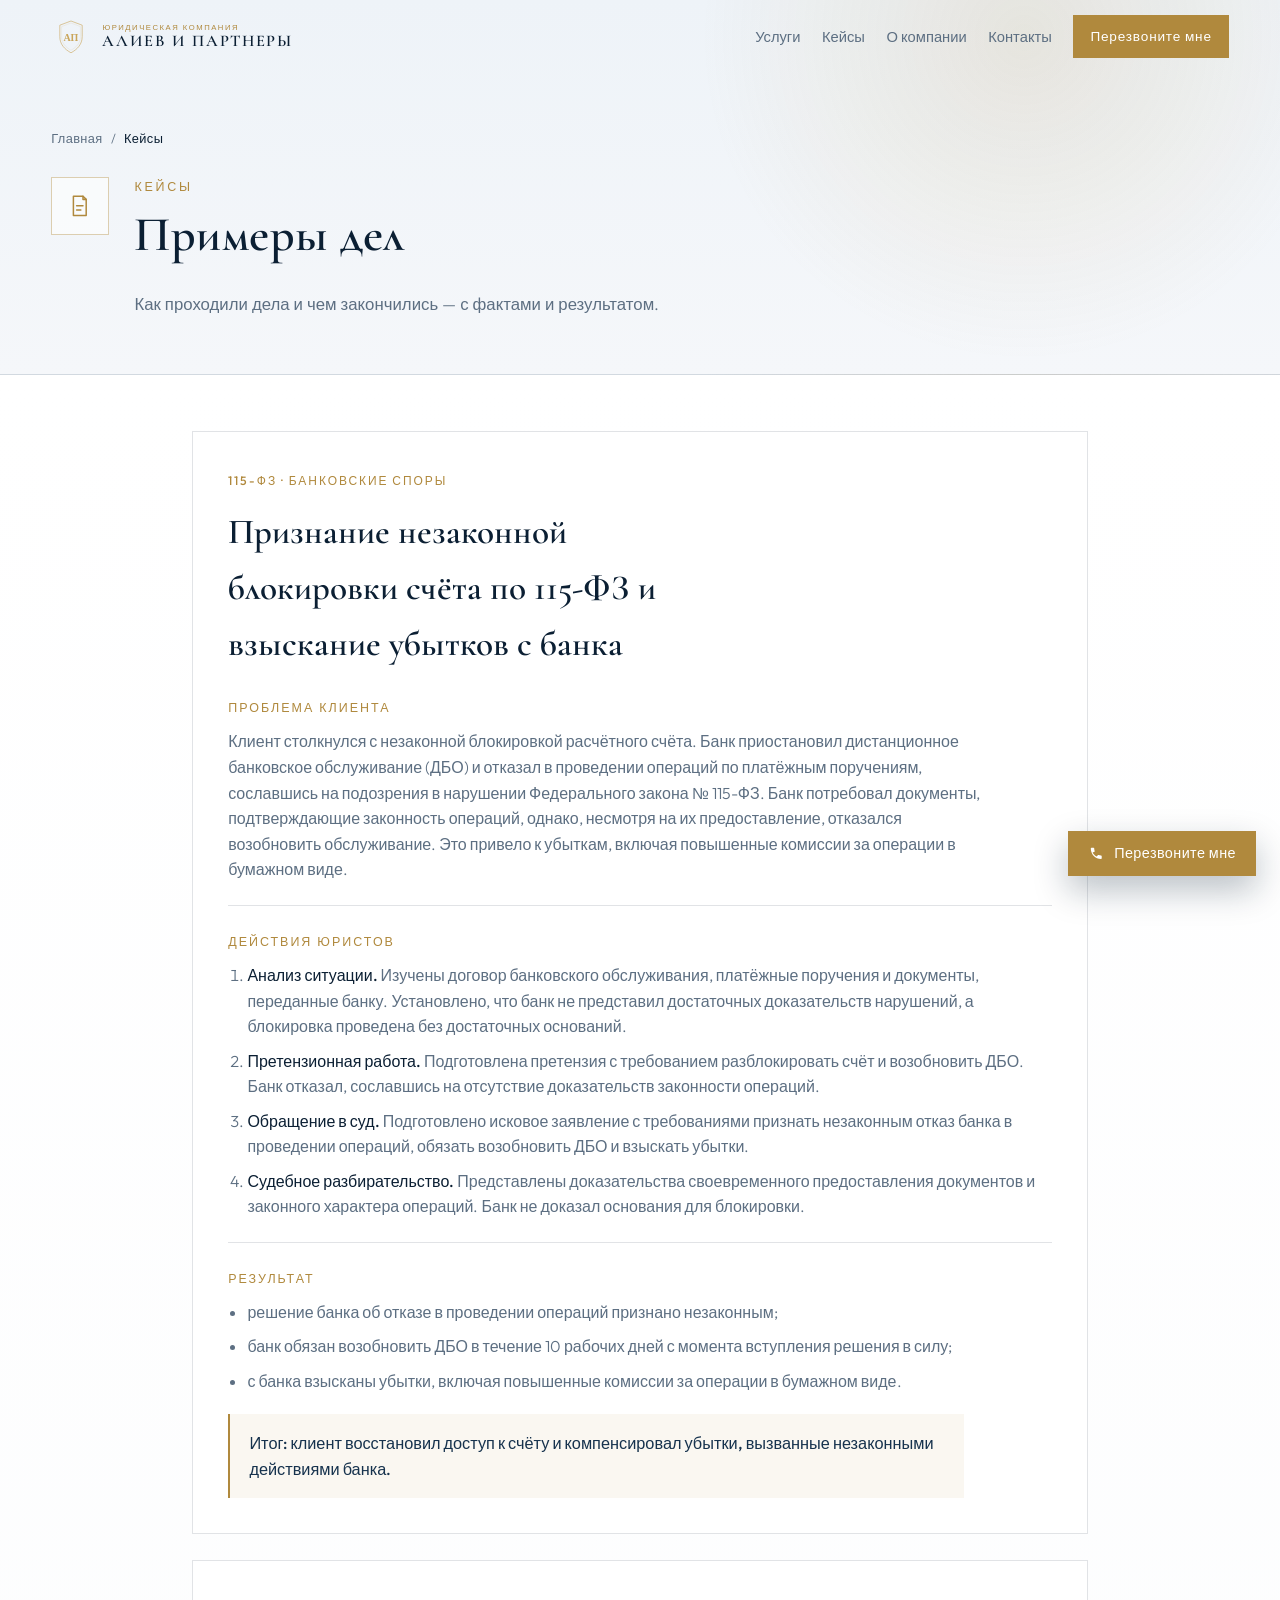
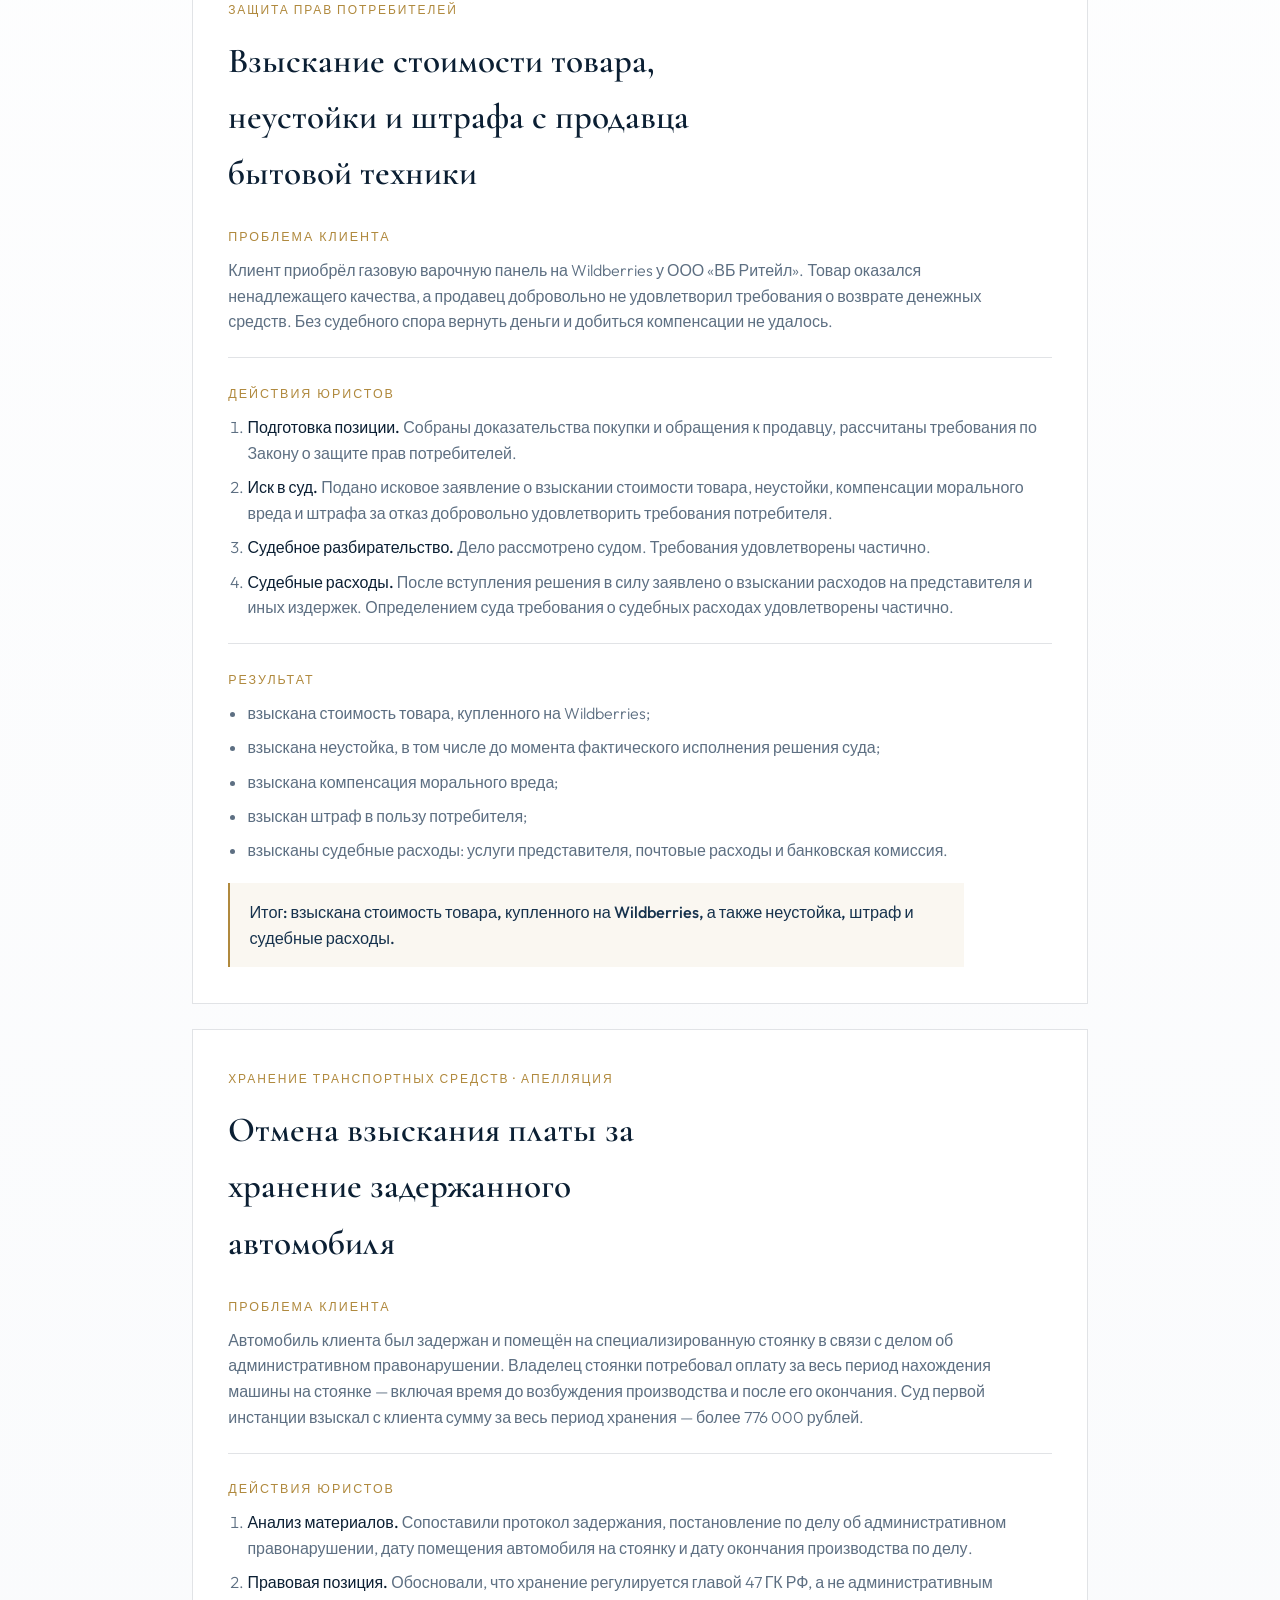
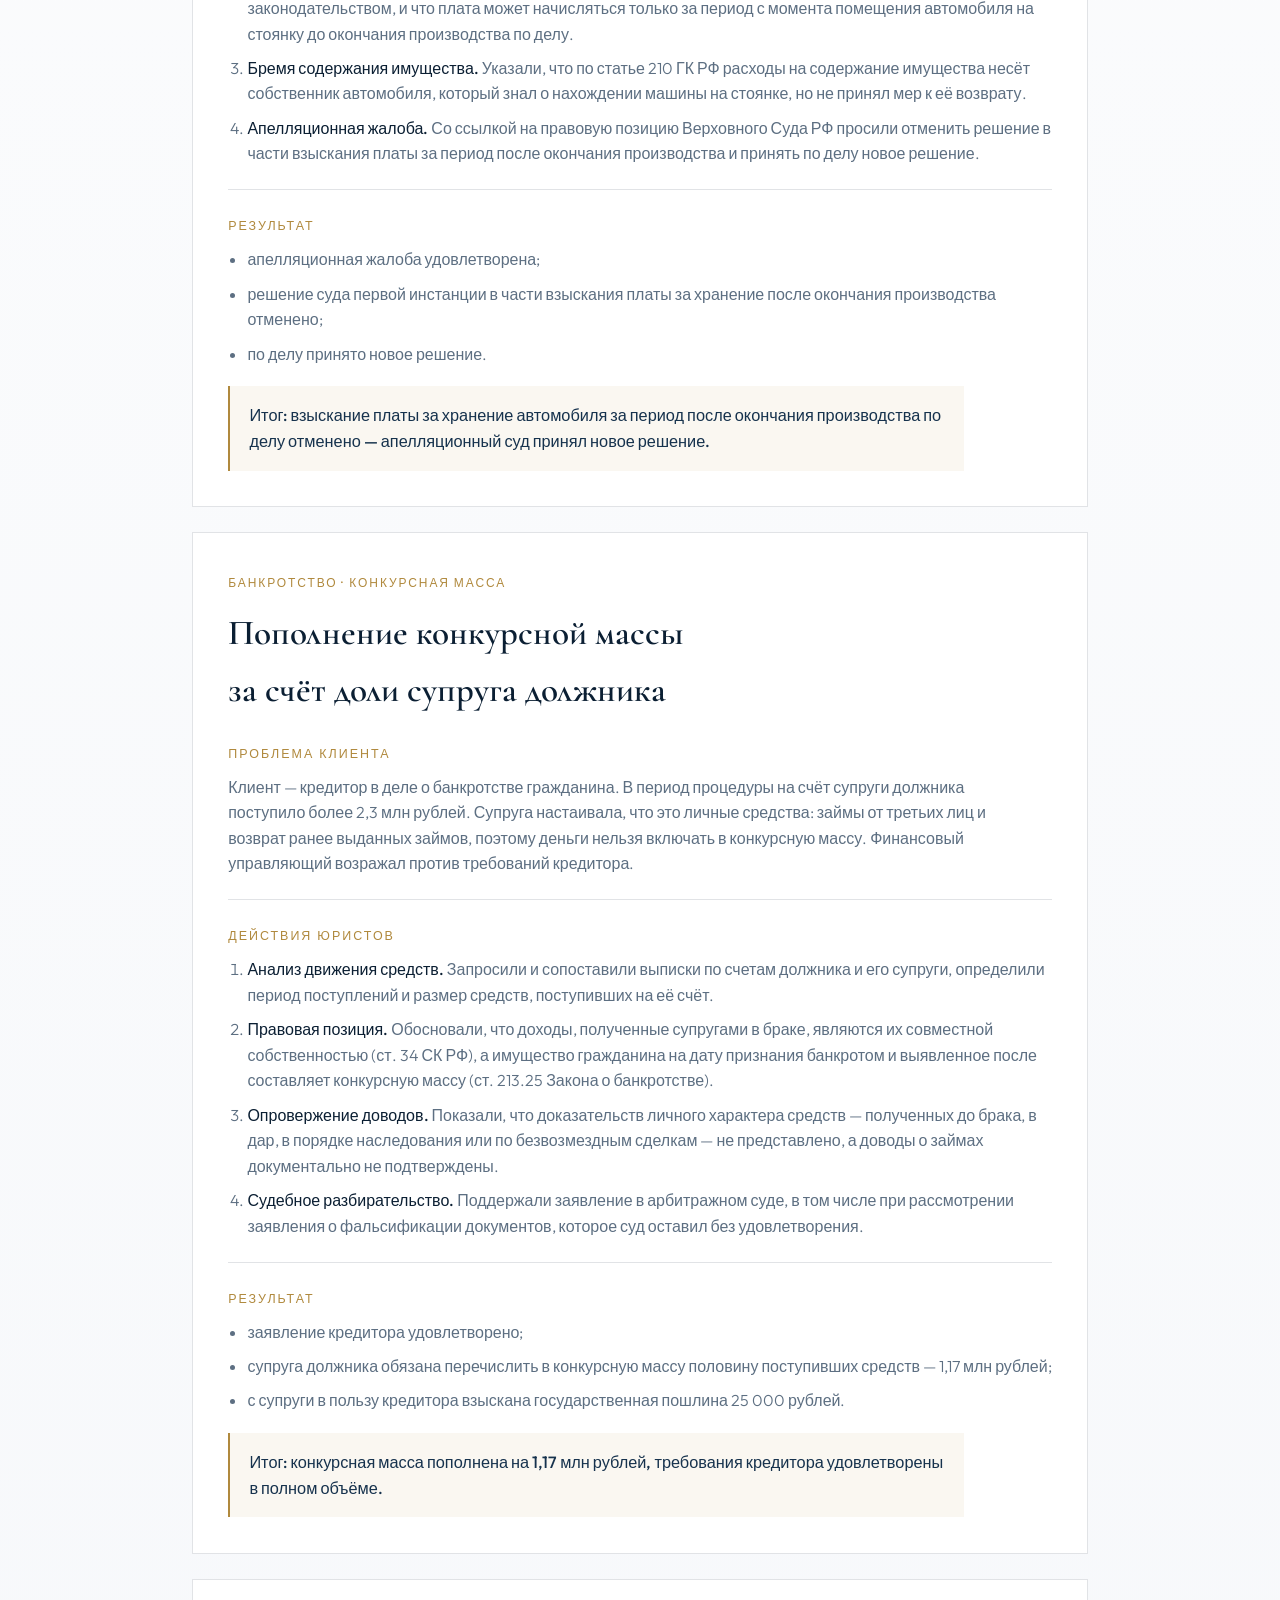
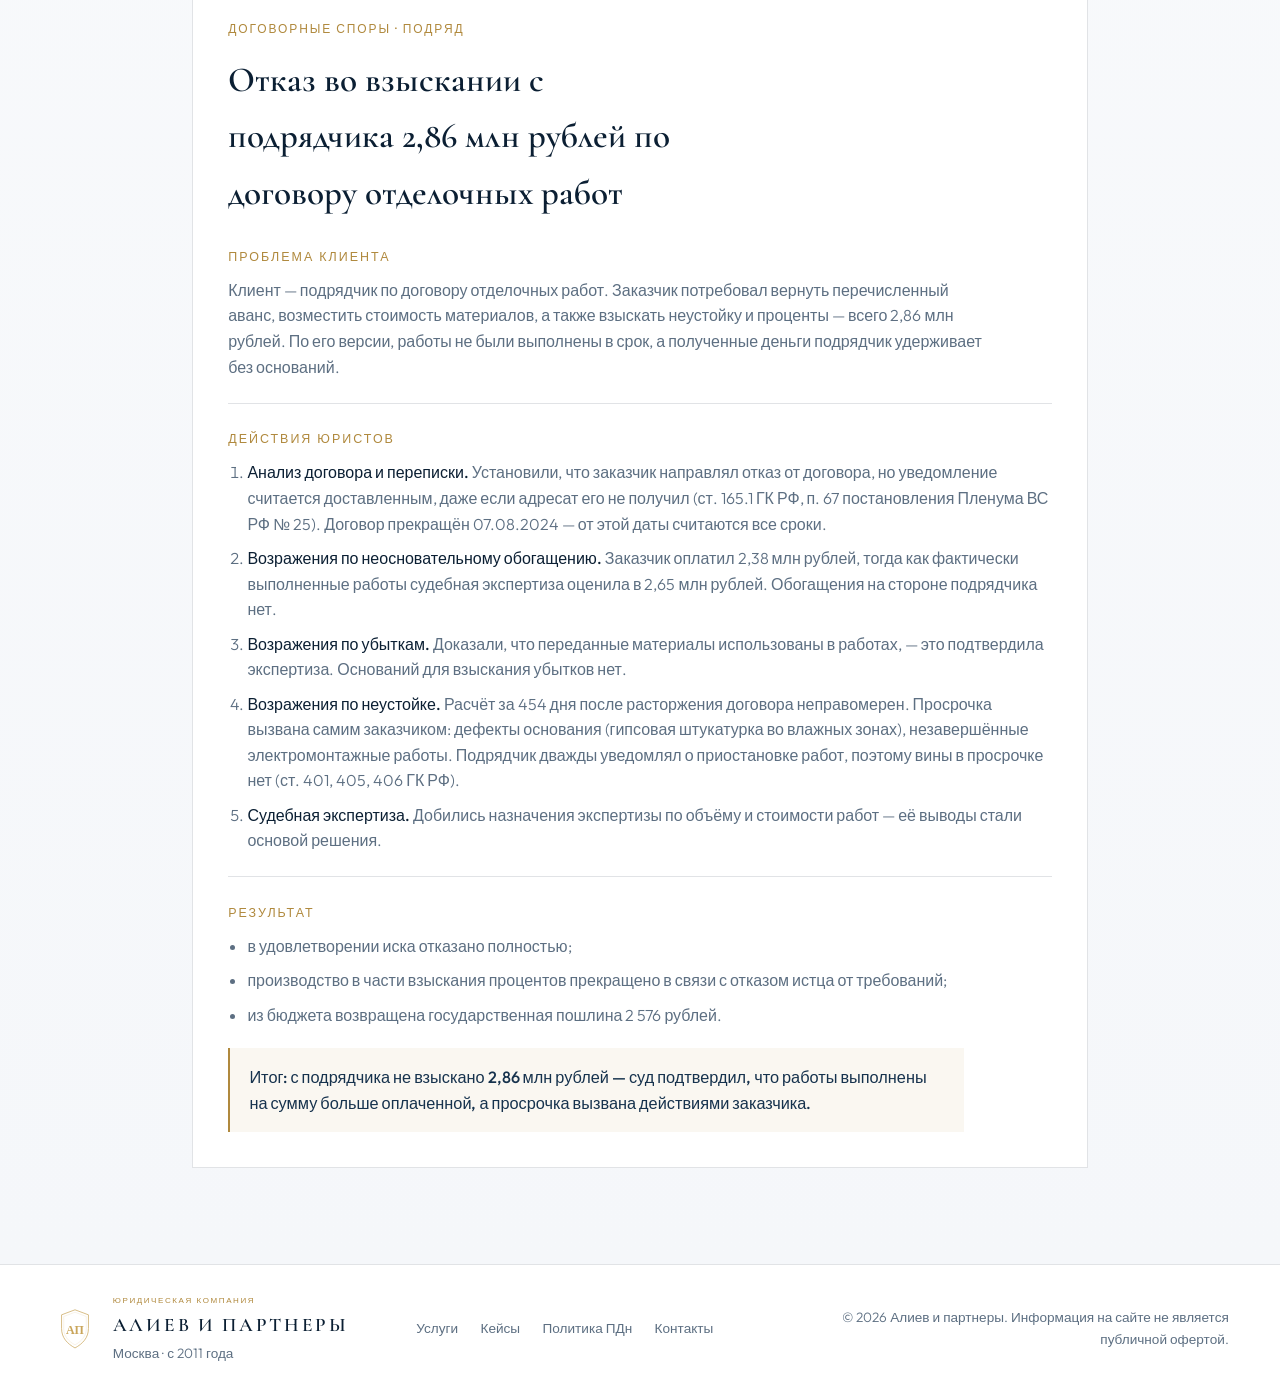
==== cases.html @ 1bdb1648 "Add anonymized contractor defense case to the cases page." ====
﻿<!DOCTYPE html>
<html lang="ru">
<head>
  <meta charset="UTF-8" />
  <meta name="viewport" content="width=device-width, initial-scale=1.0" />
  <title>Кейсы — юридическая компания «Алиев и партнеры»</title>
  <meta name="description" content="Примеры дел «Алиев и партнеры»: споры с банками, защита прав потребителей, хранение транспортных средств, банкротство, договорные споры. Москва, тел. +7 (977) 709-33-93." />
  <meta name="robots" content="index, follow" />
  <link rel="canonical" href="https://consulmsk.ru/cases.html" />
  <meta property="og:type" content="website" />
  <meta property="og:locale" content="ru_RU" />
  <meta property="og:url" content="https://consulmsk.ru/cases.html" />
  <meta property="og:title" content="Кейсы — юридическая компания «Алиев и партнеры»" />
  <meta property="og:description" content="Примеры дел юридической компании «Алиев и партнеры» в Москве." />
  <meta property="og:image" content="https://consulmsk.ru/assets/emblem.png?v=20261124b" />
  <link rel="preconnect" href="https://fonts.googleapis.com" />
  <link rel="preconnect" href="https://fonts.gstatic.com" crossorigin />
  <link href="https://fonts.googleapis.com/css2?family=Cormorant+Garamond:ital,wght@0,500;0,600;0,700;1,500&family=Outfit:wght@300;400;500;600&display=swap" rel="stylesheet" />
  <link rel="stylesheet" href="styles.css?v=20261124b" />
</head>
<body>
  <header class="site-header">
    <a class="brand" href="index.html" aria-label="Алиев и партнеры — на главную">
      <img src="assets/emblem.svg?v=20261124b" alt="" class="brand-mark" width="40" height="40" />
      <span class="brand-name"><span class="brand-kind">юридическая компания</span><span class="brand-title">АЛИЕВ И ПАРТНЕРЫ</span></span>
    </a>
    <nav class="nav" aria-label="Основная навигация">
      <a href="index.html#services">Услуги</a>
      <a href="cases.html" aria-current="page">Кейсы</a>
      <a href="index.html#about">О компании</a>
      <a href="index.html#contact">Контакты</a>
      <a class="header-cta header-cta--solid js-callback" href="index.html#contact">Перезвоните мне</a>
    </nav>
    <button class="menu-toggle" type="button" aria-label="Открыть меню" aria-expanded="false">
      <span></span><span></span>
    </button>
  </header>

  <main>
    <section class="page-hero">
      <nav class="breadcrumb" aria-label="Хлебные крошки">
        <a href="index.html">Главная</a>
        <span aria-hidden="true">/</span>
        <span aria-current="page">Кейсы</span>
      </nav>
      <div class="page-hero-inner">
        <span class="page-hero-icon"><svg class="" viewBox="0 0 24 24" fill="none" stroke="currentColor" stroke-width="1.4" stroke-linecap="round" stroke-linejoin="round" aria-hidden="true" focusable="false"><path d="M6 3h9l3 3v15H6z"/><path d="M9 12h6M9 16h4M15 3v3h3"/></svg></span>
        <div>
          <p class="eyebrow">Кейсы</p>
          <h1>Примеры дел</h1>
          <p class="section-lead">Как проходили дела и чем закончились — с фактами и результатом.</p>
        </div>
      </div>
    </section>

    <section class="cases">
      
      <article class="case-study">
        <span class="case-tag">115-ФЗ · Банковские споры</span>
        <h3>Признание незаконной блокировки счёта по 115-ФЗ и взыскание убытков с банка</h3>
        <div class="case-block">
          <h4>Проблема клиента</h4>
          <p>Клиент столкнулся с незаконной блокировкой расчётного счёта. Банк приостановил дистанционное банковское обслуживание (ДБО) и отказал в проведении операций по платёжным поручениям, сославшись на подозрения в нарушении Федерального закона № 115-ФЗ. Банк потребовал документы, подтверждающие законность операций, однако, несмотря на их предоставление, отказался возобновить обслуживание. Это привело к убыткам, включая повышенные комиссии за операции в бумажном виде.</p>
        </div>
        <div class="case-block">
          <h4>Действия юристов</h4>
          <ol>
            <li><strong>Анализ ситуации.</strong> Изучены договор банковского обслуживания, платёжные поручения и документы, переданные банку. Установлено, что банк не представил достаточных доказательств нарушений, а блокировка проведена без достаточных оснований.</li>
            <li><strong>Претензионная работа.</strong> Подготовлена претензия с требованием разблокировать счёт и возобновить ДБО. Банк отказал, сославшись на отсутствие доказательств законности операций.</li>
            <li><strong>Обращение в суд.</strong> Подготовлено исковое заявление с требованиями признать незаконным отказ банка в проведении операций, обязать возобновить ДБО и взыскать убытки.</li>
            <li><strong>Судебное разбирательство.</strong> Представлены доказательства своевременного предоставления документов и законного характера операций. Банк не доказал основания для блокировки.</li>
          </ol>
        </div>
        <div class="case-block">
          <h4>Результат</h4>
          <ul>
            <li>решение банка об отказе в проведении операций признано незаконным;</li>
            <li>банк обязан возобновить ДБО в течение 10 рабочих дней с момента вступления решения в силу;</li>
            <li>с банка взысканы убытки, включая повышенные комиссии за операции в бумажном виде.</li>
          </ul>
        </div>
        <p class="case-result">Итог: клиент восстановил доступ к счёту и компенсировал убытки, вызванные незаконными действиями банка.</p>
      </article>
      <article class="case-study">
        <span class="case-tag">Защита прав потребителей</span>
        <h3>Взыскание стоимости товара, неустойки и штрафа с продавца бытовой техники</h3>
        <div class="case-block">
          <h4>Проблема клиента</h4>
          <p>Клиент приобрёл газовую варочную панель на Wildberries у ООО «ВБ Ритейл». Товар оказался ненадлежащего качества, а продавец добровольно не удовлетворил требования о возврате денежных средств. Без судебного спора вернуть деньги и добиться компенсации не удалось.</p>
        </div>
        <div class="case-block">
          <h4>Действия юристов</h4>
          <ol>
            <li><strong>Подготовка позиции.</strong> Собраны доказательства покупки и обращения к продавцу, рассчитаны требования по Закону о защите прав потребителей.</li>
            <li><strong>Иск в суд.</strong> Подано исковое заявление о взыскании стоимости товара, неустойки, компенсации морального вреда и штрафа за отказ добровольно удовлетворить требования потребителя.</li>
            <li><strong>Судебное разбирательство.</strong> Дело рассмотрено судом. Требования удовлетворены частично.</li>
            <li><strong>Судебные расходы.</strong> После вступления решения в силу заявлено о взыскании расходов на представителя и иных издержек. Определением суда требования о судебных расходах удовлетворены частично.</li>
          </ol>
        </div>
        <div class="case-block">
          <h4>Результат</h4>
          <ul>
            <li>взыскана стоимость товара, купленного на Wildberries;</li>
            <li>взыскана неустойка, в том числе до момента фактического исполнения решения суда;</li>
            <li>взыскана компенсация морального вреда;</li>
            <li>взыскан штраф в пользу потребителя;</li>
            <li>взысканы судебные расходы: услуги представителя, почтовые расходы и банковская комиссия.</li>
          </ul>
        </div>
        <p class="case-result">Итог: взыскана стоимость товара, купленного на Wildberries, а также неустойка, штраф и судебные расходы.</p>
      </article>
      <article class="case-study">
        <span class="case-tag">Хранение транспортных средств · Апелляция</span>
        <h3>Отмена взыскания платы за хранение задержанного автомобиля</h3>
        <div class="case-block">
          <h4>Проблема клиента</h4>
          <p>Автомобиль клиента был задержан и помещён на специализированную стоянку в связи с делом об административном правонарушении. Владелец стоянки потребовал оплату за весь период нахождения машины на стоянке — включая время до возбуждения производства и после его окончания. Суд первой инстанции взыскал с клиента сумму за весь период хранения — более 776 000 рублей.</p>
        </div>
        <div class="case-block">
          <h4>Действия юристов</h4>
          <ol>
            <li><strong>Анализ материалов.</strong> Сопоставили протокол задержания, постановление по делу об административном правонарушении, дату помещения автомобиля на стоянку и дату окончания производства по делу.</li>
            <li><strong>Правовая позиция.</strong> Обосновали, что хранение регулируется главой 47 ГК РФ, а не административным законодательством, и что плата может начисляться только за период с момента помещения автомобиля на стоянку до окончания производства по делу.</li>
            <li><strong>Бремя содержания имущества.</strong> Указали, что по статье 210 ГК РФ расходы на содержание имущества несёт собственник автомобиля, который знал о нахождении машины на стоянке, но не принял мер к её возврату.</li>
            <li><strong>Апелляционная жалоба.</strong> Со ссылкой на правовую позицию Верховного Суда РФ просили отменить решение в части взыскания платы за период после окончания производства и принять по делу новое решение.</li>
          </ol>
        </div>
        <div class="case-block">
          <h4>Результат</h4>
          <ul>
            <li>апелляционная жалоба удовлетворена;</li>
            <li>решение суда первой инстанции в части взыскания платы за хранение после окончания производства отменено;</li>
            <li>по делу принято новое решение.</li>
          </ul>
        </div>
        <p class="case-result">Итог: взыскание платы за хранение автомобиля за период после окончания производства по делу отменено — апелляционный суд принял новое решение.</p>
      </article>
      <article class="case-study">
        <span class="case-tag">Банкротство · Конкурсная масса</span>
        <h3>Пополнение конкурсной массы за счёт доли супруга должника</h3>
        <div class="case-block">
          <h4>Проблема клиента</h4>
          <p>Клиент — кредитор в деле о банкротстве гражданина. В период процедуры на счёт супруги должника поступило более 2,3 млн рублей. Супруга настаивала, что это личные средства: займы от третьих лиц и возврат ранее выданных займов, поэтому деньги нельзя включать в конкурсную массу. Финансовый управляющий возражал против требований кредитора.</p>
        </div>
        <div class="case-block">
          <h4>Действия юристов</h4>
          <ol>
            <li><strong>Анализ движения средств.</strong> Запросили и сопоставили выписки по счетам должника и его супруги, определили период поступлений и размер средств, поступивших на её счёт.</li>
            <li><strong>Правовая позиция.</strong> Обосновали, что доходы, полученные супругами в браке, являются их совместной собственностью (ст. 34 СК РФ), а имущество гражданина на дату признания банкротом и выявленное после составляет конкурсную массу (ст. 213.25 Закона о банкротстве).</li>
            <li><strong>Опровержение доводов.</strong> Показали, что доказательств личного характера средств — полученных до брака, в дар, в порядке наследования или по безвозмездным сделкам — не представлено, а доводы о займах документально не подтверждены.</li>
            <li><strong>Судебное разбирательство.</strong> Поддержали заявление в арбитражном суде, в том числе при рассмотрении заявления о фальсификации документов, которое суд оставил без удовлетворения.</li>
          </ol>
        </div>
        <div class="case-block">
          <h4>Результат</h4>
          <ul>
            <li>заявление кредитора удовлетворено;</li>
            <li>супруга должника обязана перечислить в конкурсную массу половину поступивших средств — 1,17 млн рублей;</li>
            <li>с супруги в пользу кредитора взыскана государственная пошлина 25 000 рублей.</li>
          </ul>
        </div>
        <p class="case-result">Итог: конкурсная масса пополнена на 1,17 млн рублей, требования кредитора удовлетворены в полном объёме.</p>
      </article>
      <article class="case-study">
        <span class="case-tag">Договорные споры · Подряд</span>
        <h3>Отказ во взыскании с подрядчика 2,86 млн рублей по договору отделочных работ</h3>
        <div class="case-block">
          <h4>Проблема клиента</h4>
          <p>Клиент — подрядчик по договору отделочных работ. Заказчик потребовал вернуть перечисленный аванс, возместить стоимость материалов, а также взыскать неустойку и проценты — всего 2,86 млн рублей. По его версии, работы не были выполнены в срок, а полученные деньги подрядчик удерживает без оснований.</p>
        </div>
        <div class="case-block">
          <h4>Действия юристов</h4>
          <ol>
            <li><strong>Анализ договора и переписки.</strong> Установили, что заказчик направлял отказ от договора, но уведомление считается доставленным, даже если адресат его не получил (ст. 165.1 ГК РФ, п. 67 постановления Пленума ВС РФ № 25). Договор прекращён 07.08.2024 — от этой даты считаются все сроки.</li>
            <li><strong>Возражения по неосновательному обогащению.</strong> Заказчик оплатил 2,38 млн рублей, тогда как фактически выполненные работы судебная экспертиза оценила в 2,65 млн рублей. Обогащения на стороне подрядчика нет.</li>
            <li><strong>Возражения по убыткам.</strong> Доказали, что переданные материалы использованы в работах, — это подтвердила экспертиза. Оснований для взыскания убытков нет.</li>
            <li><strong>Возражения по неустойке.</strong> Расчёт за 454 дня после расторжения договора неправомерен. Просрочка вызвана самим заказчиком: дефекты основания (гипсовая штукатурка во влажных зонах), незавершённые электромонтажные работы. Подрядчик дважды уведомлял о приостановке работ, поэтому вины в просрочке нет (ст. 401, 405, 406 ГК РФ).</li>
            <li><strong>Судебная экспертиза.</strong> Добились назначения экспертизы по объёму и стоимости работ — её выводы стали основой решения.</li>
          </ol>
        </div>
        <div class="case-block">
          <h4>Результат</h4>
          <ul>
            <li>в удовлетворении иска отказано полностью;</li>
            <li>производство в части взыскания процентов прекращено в связи с отказом истца от требований;</li>
            <li>из бюджета возвращена государственная пошлина 2 576 рублей.</li>
          </ul>
        </div>
        <p class="case-result">Итог: с подрядчика не взыскано 2,86 млн рублей — суд подтвердил, что работы выполнены на сумму больше оплаченной, а просрочка вызвана действиями заказчика.</p>
      </article>
    </section>
  </main>

  <footer class="site-footer">
    <div class="footer-brand">
      <img src="assets/emblem.svg?v=20261124b" alt="Эмблема «Алиев и партнеры»" width="48" height="48" />
      <div>
        <span class="footer-kind">юридическая компания</span><strong>АЛИЕВ И ПАРТНЕРЫ</strong>
        <p>Москва · с 2011 года</p>
      </div>
    </div>
    <ul class="footer-links">
      <li><a href="index.html#services">Услуги</a></li>
      <li><a href="cases.html">Кейсы</a></li>
      <li><a href="privacy.html">Политика ПДн</a></li>
      <li><a href="index.html#contact">Контакты</a></li>
    </ul>
    <p class="footer-legal">© <span data-year></span> Алиев и партнеры. Информация на сайте не является публичной офертой.</p>
  </footer>

  <script src="config.js?v=20261124b"></script>
  <script src="script.js?v=20261124b"></script>
</body>
</html>
---- styles.css ----
:root {
  --navy: #0b1f33;
  --navy-mid: #16324d;
  --ink: #142433;
  --muted: #5d6f82;
  --gold: #b0893d;
  --gold-soft: #c9a55a;
  --line: rgba(11, 31, 51, 0.12);
  --paper: #f5f7fa;
  --surface: #ffffff;
  --hero-ink: #f4f7fb;
  --font-display: "Cormorant Garamond", Georgia, serif;
  --font-body: "Outfit", "Segoe UI", sans-serif;
}

*,
*::before,
*::after {
  box-sizing: border-box;
}

html {
  scroll-behavior: smooth;
}

body {
  margin: 0;
  color: var(--ink);
  background: var(--paper);
  font-family: var(--font-body);
  font-weight: 300;
  line-height: 1.6;
  overflow-x: hidden;
}

body.menu-open {
  overflow: hidden;
}

img {
  display: block;
  max-width: 100%;
}

a {
  color: inherit;
  text-decoration: none;
}

h1,
h2,
h3,
strong {
  font-weight: 600;
}

h1,
h2 {
  font-family: var(--font-display);
  line-height: 1.08;
  letter-spacing: 0.01em;
  margin: 0 0 0.6em;
  color: var(--navy);
}

h1 {
  font-size: clamp(2.4rem, 5.5vw, 4.4rem);
  font-weight: 600;
}

h2 {
  font-size: clamp(2rem, 4vw, 3.2rem);
}

h3 {
  font-family: var(--font-display);
  font-size: 1.4rem;
  margin: 0 0 0.4em;
  color: var(--navy);
}

p {
  margin: 0 0 1em;
}

.eyebrow {
  margin: 0 0 0.75rem;
  color: var(--gold);
  font-size: 0.78rem;
  font-weight: 500;
  letter-spacing: 0.22em;
  text-transform: uppercase;
}

.section-lead {
  max-width: 34rem;
  color: var(--muted);
  font-size: 1.05rem;
}

.btn {
  display: inline-flex;
  align-items: center;
  justify-content: center;
  min-height: 3.1rem;
  padding: 0.85rem 1.45rem;
  border: 1px solid transparent;
  font-family: var(--font-body);
  font-size: 0.92rem;
  font-weight: 500;
  letter-spacing: 0.04em;
  cursor: pointer;
  transition: transform 0.35s ease, background 0.35s ease, color 0.35s ease, border-color 0.35s ease;
}

.btn:hover {
  transform: translateY(-2px);
}

.btn-gold {
  background: var(--gold);
  color: #fff;
}

.btn-gold:hover {
  background: var(--gold-soft);
  color: #fff;
}

.btn-ghost {
  border-color: rgba(244, 247, 251, 0.55);
  color: var(--hero-ink);
  background: transparent;
}

.btn-ghost:hover {
  border-color: var(--gold-soft);
  color: var(--gold-soft);
}

/* Header */
.site-header {
  position: fixed;
  inset: 0 0 auto;
  z-index: 40;
  display: flex;
  align-items: center;
  gap: 1.5rem;
  padding: 0.95rem 4vw;
  background: transparent;
  transition: background 0.35s ease, box-shadow 0.35s ease, backdrop-filter 0.35s ease;
}

.site-header.is-scrolled {
  background: rgba(245, 247, 250, 0.92);
  backdrop-filter: blur(14px);
  box-shadow: 0 1px 0 var(--line);
}

.site-header.is-scrolled .brand,
.site-header.is-scrolled .nav a {
  color: var(--navy);
}

.site-header.is-scrolled .nav a {
  color: var(--muted);
}

.site-header.is-scrolled .nav a:hover,
.site-header.is-scrolled .brand:hover {
  color: var(--gold);
}

.site-header.is-scrolled .header-cta {
  border-color: rgba(176, 137, 61, 0.45);
  color: var(--navy);
}

.site-header.is-scrolled .menu-toggle span {
  background: var(--navy);
}

.brand {
  display: inline-flex;
  align-items: center;
  gap: 0.7rem;
  color: var(--navy);
  font-family: var(--font-display);
  font-size: 1.02rem;
  font-weight: 600;
  letter-spacing: 0.1em;
  transition: color 0.3s ease;
}

body:has(.hero) .site-header:not(.is-scrolled) .brand {
  color: var(--hero-ink);
}

.brand-name {
  display: flex;
  flex-direction: column;
  gap: 0.1rem;
  line-height: 1.05;
}

.brand-kind {
  font-family: var(--font-body);
  font-size: 0.48rem;
  font-weight: 500;
  letter-spacing: 0.2em;
  text-transform: uppercase;
  color: var(--gold);
}

.brand-title {
  font-family: var(--font-display);
  font-size: 1.02rem;
  font-weight: 600;
  letter-spacing: 0.1em;
}
.brand-mark {
  width: 40px;
  height: 40px;
  border-radius: 50%;
  object-fit: cover;
}

.nav {
  display: flex;
  align-items: center;
  gap: 1.35rem;
  margin-left: auto;
  color: var(--muted);
  font-size: 0.92rem;
}

body:has(.hero) .site-header:not(.is-scrolled) .nav {
  color: rgba(244, 247, 251, 0.82);
}

.nav a:hover {
  color: var(--gold);
}

body:has(.hero) .site-header:not(.is-scrolled) .nav a:hover {
  color: var(--gold-soft);
}

body:has(.hero) .site-header:not(.is-scrolled) .nav a,
body:has(.hero) .site-header:not(.is-scrolled) .brand {
  text-shadow: 0 1px 14px rgba(8, 20, 32, 0.6);
}

body:has(.hero) .site-header:not(.is-scrolled)::before {
  content: "";
  position: absolute;
  inset: 0 0 auto;
  z-index: -1;
  height: 8rem;
  background: linear-gradient(180deg, rgba(7, 18, 30, 0.62) 0%, rgba(7, 18, 30, 0) 100%);
  pointer-events: none;
}

.header-cta {
  padding: 0.6rem 1rem;
  border: 1px solid rgba(176, 137, 61, 0.45);
  color: var(--navy);
  font-size: 0.85rem;
  font-weight: 500;
  letter-spacing: 0.06em;
  transition: background 0.3s ease, border-color 0.3s ease, color 0.3s ease;
}

body:has(.hero) .site-header:not(.is-scrolled) .header-cta {
  border-color: rgba(244, 247, 251, 0.4);
  color: var(--hero-ink);
}

.header-cta:hover {
  background: rgba(176, 137, 61, 0.12);
  border-color: var(--gold);
  color: var(--gold);
}

body:has(.hero) .site-header:not(.is-scrolled) .header-cta:hover {
  background: rgba(176, 137, 61, 0.18);
  border-color: var(--gold-soft);
  color: var(--gold-soft);
}

.header-cta--solid,
body:has(.hero) .site-header:not(.is-scrolled) .header-cta--solid,
.site-header.is-scrolled .header-cta--solid {
  background: var(--gold);
  border-color: var(--gold);
  color: #fff;
}

.header-cta--solid:hover,
body:has(.hero) .site-header:not(.is-scrolled) .header-cta--solid:hover,
.site-header.is-scrolled .header-cta--solid:hover {
  background: var(--gold-soft);
  border-color: var(--gold-soft);
  color: #fff;
}

.menu-toggle {
  display: none;
  width: 2.6rem;
  height: 2.2rem;
  padding: 0;
  border: 0;
  background: transparent;
  cursor: pointer;
  z-index: 50;
}

.menu-toggle span {
  display: block;
  width: 100%;
  height: 1.5px;
  margin: 0.45rem 0;
  background: var(--navy);
  transition: transform 0.3s ease, opacity 0.3s ease;
}

body:has(.hero) .site-header:not(.is-scrolled) .menu-toggle span {
  background: var(--hero-ink);
}

.menu-toggle[aria-expanded="true"] span:first-child {
  transform: translateY(8px) rotate(45deg);
}

.menu-toggle[aria-expanded="true"] span:last-child {
  transform: translateY(-8px) rotate(-45deg);
}

/* Hero */
.hero {
  position: relative;
  min-height: 100vh;
  min-height: 100svh;
  display: grid;
  align-items: end;
  padding: 7.5rem 4vw 4.8rem;
  overflow: hidden;
  color: var(--hero-ink);
}

.hero-media {
  position: absolute;
  inset: 0;
  background:
    linear-gradient(115deg, rgba(11, 31, 51, 0.42), rgba(11, 31, 51, 0.08)),
    url("assets/emblem.svg?v=20261124b") 80% 40% / min(62vmin, 560px) no-repeat,
    radial-gradient(ellipse at 72% 28%, #2a4d73 0%, var(--navy) 58%);
  transform: scale(1.04);
  animation: heroDrift 18s ease-in-out infinite alternate;
}

.hero-veil {
  position: absolute;
  inset: 0;
  background:
    linear-gradient(180deg, rgba(11, 31, 51, 0.28) 0%, rgba(11, 31, 51, 0.55) 42%, rgba(11, 31, 51, 0.88) 100%),
    radial-gradient(circle at 18% 78%, rgba(176, 137, 61, 0.22), transparent 38%);
}

.hero-content {
  position: relative;
  z-index: 1;
  max-width: 44rem;
  animation: riseIn 1s ease both;
}

.hero-brand {
  margin: 0 0 1.1rem;
  font-family: var(--font-display);
  font-size: clamp(1.7rem, 4.6vw, 3.2rem);
  font-weight: 700;
  letter-spacing: 0.16em;
  line-height: 1.05;
  text-transform: uppercase;
  color: var(--gold-soft);
}

.hero-brand-kind {
  display: block;
  margin-bottom: 0.55rem;
  font-family: var(--font-body);
  font-size: 0.3em;
  font-weight: 500;
  letter-spacing: 0.3em;
  color: var(--gold-soft);
  opacity: 0.9;
}
.hero h1 {
  max-width: 18ch;
  margin-bottom: 0.85rem;
  color: var(--hero-ink);
  font-size: clamp(1.55rem, 2.8vw, 2.35rem);
  font-weight: 500;
  line-height: 1.2;
}

.hero-note {
  display: inline-flex;
  align-items: center;
  gap: 0.7rem;
  margin: 0 0 1.1rem;
  color: var(--gold-soft);
  font-size: 0.78rem;
  font-weight: 500;
  letter-spacing: 0.15em;
  text-transform: uppercase;
}

.hero-note::before {
  content: "";
  width: 2rem;
  height: 1px;
  background: currentColor;
  opacity: 0.65;
}

.hero-lead {
  max-width: 32rem;
  margin-bottom: 1.8rem;
  color: rgba(244, 247, 251, 0.78);
  font-size: 1.08rem;
}

.hero-actions {
  display: flex;
  flex-wrap: wrap;
  gap: 0.85rem;
}

/* Services */
.services {
  padding: 6.5rem 4vw;
  background:
    linear-gradient(180deg, #eef2f6 0%, var(--paper) 40%, #fff 100%);
}

.section-head {
  max-width: 40rem;
  margin-bottom: 3.2rem;
  animation: riseIn 0.8s ease both;
}

.section-head h2 {
  margin-bottom: 0.55rem;
}

.service-list {
  list-style: none;
  margin: 0;
  padding: 0;
  display: grid;
  grid-template-columns: repeat(4, minmax(0, 1fr));
  gap: 1px;
  background: var(--line);
  border: 1px solid var(--line);
}

.service-list li {
  background: #fff;
  opacity: 0;
  transform: translateY(18px);
  transition: opacity 0.7s ease, transform 0.7s ease, background 0.3s ease;
}

.service-list li.is-visible {
  opacity: 1;
  transform: none;
}

.service-list li:hover {
  background: #fbf8f2;
}

.service-list a.service-link {
  display: flex;
  flex-direction: column;
  height: 100%;
  padding: 1.5rem 1.35rem;
  color: inherit;
}

.service-icon {
  display: inline-flex;
  align-items: center;
  justify-content: center;
  width: 2.7rem;
  height: 2.7rem;
  margin-bottom: 1rem;
  color: var(--gold);
  border: 1px solid rgba(176, 137, 61, 0.35);
  transition: background 0.3s ease, color 0.3s ease, border-color 0.3s ease;
}

.service-icon svg {
  width: 1.4rem;
  height: 1.4rem;
}

.service-list li:hover .service-icon {
  background: var(--gold);
  border-color: var(--gold);
  color: #fff;
}

.service-list h3 {
  margin-bottom: 0.45rem;
  font-size: 1.2rem;
  line-height: 1.2;
  color: var(--navy);
  transition: color 0.3s ease;
}

.service-list p {
  margin: 0;
  color: var(--muted);
  font-size: 0.9rem;
  line-height: 1.5;
}

.service-list a.service-link:hover h3 {
  color: var(--gold);
}

.service-more {
  display: inline-block;
  margin-top: 1rem;
  color: var(--gold);
  font-size: 0.88rem;
  letter-spacing: 0.06em;
}

/* Trust strip */
.trust {
  padding: 2.4rem 4vw;
  background: var(--navy);
}

.trust-list {
  list-style: none;
  max-width: 76rem;
  margin: 0 auto;
  padding: 0;
  display: grid;
  grid-template-columns: repeat(3, minmax(0, 1fr));
  gap: 1.6rem;
}

.trust-list li {
  display: grid;
  gap: 0.3rem;
  padding-left: 1.3rem;
  border-left: 1px solid rgba(244, 247, 251, 0.16);
}

.trust-list li:first-child {
  padding-left: 0;
  border-left: 0;
}

.trust-list strong {
  font-family: var(--font-display);
  font-size: clamp(1.7rem, 2.6vw, 2.3rem);
  font-weight: 600;
  line-height: 1;
  color: var(--gold-soft);
}

.trust-list span {
  color: rgba(244, 247, 251, 0.72);
  font-size: 0.85rem;
  line-height: 1.35;
}

/* Process */
.process {
  padding: 6.5rem 4vw;
  background: #fff;
}

.process-list {
  list-style: none;
  margin: 0;
  padding: 0;
  display: grid;
  grid-template-columns: repeat(4, minmax(0, 1fr));
  gap: 2rem;
}

.process-list li {
  position: relative;
  padding-top: 1.7rem;
  border-top: 1px solid var(--line);
}

.process-list li::before {
  content: "";
  position: absolute;
  top: -1px;
  left: 0;
  width: 2.6rem;
  height: 1px;
  background: var(--gold);
}

.process-num {
  display: block;
  margin-bottom: 1rem;
  font-family: var(--font-display);
  font-size: 1.9rem;
  line-height: 1;
  color: rgba(176, 137, 61, 0.55);
}

.process-list h3 {
  margin-bottom: 0.35rem;
  font-size: 1.15rem;
}

.process-list p {
  margin: 0;
  color: var(--muted);
  font-size: 0.92rem;
  line-height: 1.55;
}

/* Home cases */
.home-cases {
  padding: 6.5rem 4vw;
  background: linear-gradient(180deg, #fff 0%, var(--paper) 100%);
}

.home-cases-grid {
  display: grid;
  grid-template-columns: repeat(3, minmax(0, 1fr));
  gap: 1.5rem;
}

.home-case {
  padding: 1.8rem;
  background: var(--surface);
  border: 1px solid var(--line);
  transition: transform 0.35s ease, box-shadow 0.35s ease, border-color 0.35s ease;
}

.home-case:hover {
  transform: translateY(-4px);
  border-color: rgba(176, 137, 61, 0.45);
  box-shadow: 0 22px 45px rgba(11, 31, 51, 0.08);
}

.home-case h3 {
  margin: 1rem 0 0.6rem;
  font-size: 1.3rem;
  line-height: 1.25;
}

.home-case p {
  margin-bottom: 1.1rem;
  color: var(--muted);
  font-size: 0.95rem;
}

.link-arrow {
  display: inline-flex;
  align-items: center;
  gap: 0.45rem;
  color: var(--gold);
  font-size: 0.88rem;
  font-weight: 500;
}

.link-arrow::after {
  content: "";
  width: 1.1rem;
  height: 1px;
  background: currentColor;
  transition: width 0.3s ease;
}

.link-arrow:hover::after {
  width: 1.8rem;
}

.home-cases-cta {
  margin: 2.2rem 0 0;
}

/* Approach */
.approach {
  padding: 6rem 4vw;
  background:
    linear-gradient(135deg, #fff 0%, #eef3f8 45%, #f7f9fb 100%);
  border-block: 1px solid var(--line);
}

.approach-grid {
  display: grid;
  grid-template-columns: 1.1fr 0.9fr;
  gap: 3rem;
  align-items: end;
}

.steps {
  list-style: none;
  margin: 0;
  padding: 0;
  display: grid;
  gap: 1.4rem;
}

.steps li {
  display: grid;
  gap: 0.35rem;
  padding-bottom: 1.2rem;
  border-bottom: 1px solid var(--line);
  opacity: 0;
  transform: translateX(16px);
  transition: opacity 0.7s ease, transform 0.7s ease;
}

.steps li.is-visible {
  opacity: 1;
  transform: none;
}

.steps strong {
  font-family: var(--font-display);
  font-size: 1.45rem;
  color: var(--navy);
}

.steps span {
  color: var(--muted);
}

/* About */
.about {
  padding: 6.5rem 4vw;
  background:
    radial-gradient(circle at 88% 18%, rgba(176, 137, 61, 0.12), transparent 30%),
    linear-gradient(180deg, #fff 0%, #f3f6f9 100%);
}

.about-grid {
  display: grid;
  grid-template-columns: 1.2fr 0.8fr;
  gap: 3rem;
  align-items: start;
}

.about-copy p {
  color: var(--muted);
  max-width: 38rem;
}

.facts {
  margin: 0;
  display: grid;
  grid-template-columns: 1fr 1fr;
  gap: 1.2rem;
}

.facts > div {
  padding: 1.1rem 0;
  border-top: 1px solid var(--line);
}

.facts dt {
  margin-bottom: 0.35rem;
  color: var(--muted);
  font-size: 0.78rem;
  letter-spacing: 0.14em;
  text-transform: uppercase;
}

.facts dd {
  margin: 0;
  font-family: var(--font-display);
  font-size: clamp(1.15rem, 2.4vw, 1.7rem);
  color: var(--navy);
  word-break: break-word;
}

.facts dd a {
  color: inherit;
  text-decoration: none;
}

.facts dd a:hover {
  color: var(--gold-deep);
}

/* Cases */
.cases {
  padding: 3.5rem 4vw 6rem;
  background:
    linear-gradient(180deg, #fff 0%, var(--paper) 100%);
}

.cases .section-head {
  margin-bottom: 2.5rem;
}

.case-study {
  max-width: 56rem;
  margin-inline: auto;
  padding: 2.2rem;
  background: var(--surface);
  border: 1px solid var(--line);
  opacity: 0;
  transform: translateY(18px);
  transition: opacity 0.7s ease, transform 0.7s ease, box-shadow 0.35s ease, border-color 0.35s ease;
}

.case-study + .case-study {
  margin-top: 1.6rem;
}

.case-study.is-visible {
  opacity: 1;
  transform: none;
}

.case-study:hover {
  border-color: rgba(176, 137, 61, 0.4);
  box-shadow: 0 20px 45px rgba(11, 31, 51, 0.07);
}

.case-study h3 {
  max-width: 28ch;
  margin-bottom: 1.6rem;
  color: var(--navy);
  font-size: clamp(1.6rem, 3vw, 2.2rem);
}

.case-block {
  margin-bottom: 1.6rem;
  padding-bottom: 1.4rem;
  border-bottom: 1px solid var(--line);
}

.case-block:last-of-type {
  margin-bottom: 1.2rem;
  padding-bottom: 0;
  border-bottom: 0;
}

.case-block h4 {
  margin: 0 0 0.7rem;
  color: var(--gold);
  font-family: var(--font-body);
  font-size: 0.78rem;
  font-weight: 500;
  letter-spacing: 0.16em;
  text-transform: uppercase;
}

.case-block p,
.case-block li {
  color: var(--muted);
}

.case-block p {
  margin: 0;
  max-width: 48rem;
}

.case-block ol,
.case-block ul {
  margin: 0;
  padding-left: 1.2rem;
}

.case-block li + li {
  margin-top: 0.55rem;
}

.case-block strong {
  color: var(--navy);
  font-weight: 500;
}

.case-tag {
  display: inline-block;
  margin-bottom: 0.85rem;
  color: var(--gold);
  font-size: 0.75rem;
  font-weight: 500;
  letter-spacing: 0.16em;
  text-transform: uppercase;
}

.case-result {
  margin: 0;
  padding: 1rem 1.2rem;
  border-left: 2px solid var(--gold);
  background: rgba(176, 137, 61, 0.07);
  color: var(--navy-mid);
  font-size: 1.02rem;
  font-weight: 500;
  max-width: 46rem;
}

/* Contact */
.contact {
  padding: 6.5rem 4vw 5.5rem;
  background:
    linear-gradient(160deg, #102744 0%, #0b1f33 48%, #081826 100%);
  color: var(--hero-ink);
}

.contact .eyebrow {
  color: var(--gold-soft);
}

.contact h2 {
  color: var(--hero-ink);
}

.contact .section-lead {
  color: rgba(244, 247, 251, 0.72);
}

.contact-grid {
  display: grid;
  grid-template-columns: minmax(0, 1fr) minmax(0, 1.05fr);
  gap: 3.5rem;
  align-items: start;
}

.contact-details {
  list-style: none;
  margin: 2rem 0 0;
  padding: 0;
  display: grid;
  gap: 1.15rem;
}

.contact-details li {
  display: grid;
  gap: 0.4rem;
  padding-top: 1rem;
  border-top: 1px solid rgba(244, 247, 251, 0.14);
}

.contact-details span {
  color: var(--gold-soft);
  font-size: 0.75rem;
  letter-spacing: 0.16em;
  text-transform: uppercase;
}

.contact-details a,
.contact-details address,
.contact-details p {
  margin: 0;
  font-style: normal;
  color: var(--hero-ink);
}

.contact-details a:hover {
  color: var(--gold-soft);
}

.contact-form {
  display: grid;
  gap: 1rem;
  padding: 1.8rem;
  border: 1px solid rgba(244, 247, 251, 0.14);
  background: rgba(255, 255, 255, 0.06);
  backdrop-filter: blur(8px);
}

.form-title {
  margin: 0 0 0.2rem;
  color: var(--hero-ink);
  font-family: var(--font-display);
  font-size: 1.55rem;
  font-weight: 600;
}

.contact-form label {
  display: grid;
  gap: 0.45rem;
  color: rgba(244, 247, 251, 0.7);
  font-size: 0.85rem;
  letter-spacing: 0.04em;
}

.contact-form input,
.contact-form textarea {
  width: 100%;
  padding: 0.95rem 1rem;
  border: 1px solid rgba(244, 247, 251, 0.18);
  background: rgba(8, 24, 38, 0.45);
  color: var(--hero-ink);
  font: inherit;
  outline: none;
  transition: border-color 0.3s ease, background 0.3s ease;
}

.contact-form input::placeholder,
.contact-form textarea::placeholder {
  color: rgba(244, 247, 251, 0.38);
}

.contact-form input:focus,
.contact-form textarea:focus {
  border-color: var(--gold-soft);
  background: rgba(8, 24, 38, 0.65);
}

.contact-form .btn {
  justify-self: start;
  margin-top: 0.4rem;
}

.messenger-label {
  margin: 0.4rem 0 0;
  color: var(--gold-soft);
  font-size: 0.75rem;
  letter-spacing: 0.14em;
  text-transform: uppercase;
}

.messenger-actions {
  display: grid;
  grid-template-columns: 1fr;
  gap: 0.75rem;
}

.btn-messenger {
  width: 100%;
  gap: 0.55rem;
  justify-content: center;
  min-height: 3.2rem;
  padding: 0.8rem 0.7rem;
  border: 1px solid transparent;
  color: #fff;
  font-size: 0.88rem;
  font-weight: 500;
  letter-spacing: 0.03em;
}

.messenger-icon {
  width: 1.15rem;
  height: 1.15rem;
  flex-shrink: 0;
}

.btn-max {
  background: var(--gold);
  border-color: var(--gold);
}

.btn-max:hover {
  background: var(--gold-soft);
  border-color: var(--gold-soft);
  color: #fff;
}

.messenger-links {
  display: flex;
  flex-wrap: wrap;
  gap: 0.55rem;
}

.messenger-links a {
  display: inline-flex;
  align-items: center;
  gap: 0.4rem;
  min-height: 2.35rem;
  padding: 0.4rem 0.85rem;
  border: 1px solid rgba(244, 247, 251, 0.22);
  color: var(--hero-ink);
  font-size: 0.85rem;
  transition: border-color 0.3s ease, background 0.3s ease, color 0.3s ease;
}

.messenger-links a[data-channel="max"] {
  border-color: rgba(110, 26, 255, 0.55);
  color: #d0b8ff;
}

.messenger-links a[data-channel="max"]:hover {
  background: rgba(110, 26, 255, 0.16);
}

.form-note {
  margin: 0;
  color: rgba(244, 247, 251, 0.55);
  font-size: 0.78rem;
}

.consent {
  display: grid !important;
  grid-template-columns: auto 1fr;
  gap: 0.7rem;
  align-items: start;
  color: rgba(244, 247, 251, 0.7);
  font-size: 0.82rem;
}

.consent input {
  width: auto;
  margin-top: 0.2rem;
}

.consent a {
  color: var(--gold-soft);
  text-decoration: underline;
}

.form-status {
  margin: 0;
  color: rgba(244, 247, 251, 0.75);
  font-size: 0.9rem;
}

.form-status.is-success {
  color: #9dcc9a;
}

.form-status.is-error {
  color: #e2a0a0;
}

/* Footer */
.site-footer {
  display: flex;
  justify-content: space-between;
  gap: 1.5rem;
  align-items: center;
  flex-wrap: wrap;
  padding: 1.8rem 4vw 2.2rem;
  border-top: 1px solid var(--line);
  background: #fff;
  color: var(--muted);
  font-size: 0.85rem;
}

.footer-brand {
  display: flex;
  align-items: center;
  gap: 0.85rem;
}

.footer-brand img {
  width: 48px;
  height: 48px;
  border-radius: 50%;
  object-fit: cover;
}

.footer-kind {
  display: block;
  margin-bottom: 0.2rem;
  font-family: var(--font-body);
  font-size: 0.5rem;
  font-weight: 500;
  letter-spacing: 0.2em;
  text-transform: uppercase;
  color: var(--gold);
}
.footer-brand strong {
  display: block;
  font-family: var(--font-display);
  font-size: 1.2rem;
  letter-spacing: 0.14em;
  color: var(--navy);
}

.footer-brand p {
  margin: 0.15rem 0 0;
}

.footer-legal {
  margin: 0;
  max-width: 28rem;
  text-align: right;
}

.footer-links {
  display: flex;
  flex-wrap: wrap;
  gap: 1rem 1.4rem;
  margin: 0;
  padding: 0;
  list-style: none;
}

.footer-links a:hover {
  color: var(--gold);
}

@keyframes riseIn {
  from {
    opacity: 0;
    transform: translateY(22px);
  }
  to {
    opacity: 1;
    transform: none;
  }
}

@keyframes heroDrift {
  from {
    transform: scale(1.04) translate3d(0, 0, 0);
  }
  to {
    transform: scale(1.1) translate3d(-1.5%, 1%, 0);
  }
}

/* Inner pages */
.page-hero {
  padding: 8rem 4vw 3.5rem;
  border-bottom: 1px solid var(--line);
  background:
    radial-gradient(circle at 80% 10%, rgba(176, 137, 61, 0.14), transparent 30%),
    linear-gradient(180deg, #eef3f8 0%, var(--paper) 100%);
}

.page-hero h1 {
  max-width: 22ch;
  color: var(--navy);
  font-size: clamp(2rem, 3.8vw, 3.2rem);
  text-wrap: balance;
}

.page-hero .section-lead {
  margin-bottom: 0;
}

.page-content {
  padding: 3.5rem 4vw 5rem;
  max-width: 52rem;
}

.page-content h2 {
  margin-top: 2.2rem;
  font-size: clamp(1.6rem, 3vw, 2.2rem);
  color: var(--navy);
}

.page-content p,
.page-content li {
  color: var(--muted);
}

.page-content ul,
.page-content ol {
  padding-left: 1.2rem;
  margin: 0 0 1.4rem;
}

.page-content li + li {
  margin-top: 0.45rem;
}

.page-actions {
  display: flex;
  flex-wrap: wrap;
  gap: 0.85rem;
  margin-top: 2.2rem;
}

.page-actions .btn-ghost {
  border-color: rgba(11, 31, 51, 0.25);
  color: var(--navy);
}

.page-actions .btn-ghost:hover {
  border-color: var(--gold);
  color: var(--gold);
}

.legal-meta {
  margin-top: 2rem;
  padding-top: 1.2rem;
  border-top: 1px solid var(--line);
  color: var(--muted);
  font-size: 0.85rem;
}

.legal-meta p {
  margin: 0 0 0.4rem;
  color: var(--muted);
}

/* Inner page layout */
.page-hero {
  position: relative;
  overflow: hidden;
}

.breadcrumb {
  position: relative;
  z-index: 1;
  display: flex;
  flex-wrap: wrap;
  align-items: center;
  gap: 0.5rem;
  margin-bottom: 1.8rem;
  color: var(--muted);
  font-size: 0.8rem;
  letter-spacing: 0.03em;
}

.breadcrumb a:hover {
  color: var(--gold);
}

.breadcrumb span[aria-current] {
  color: var(--navy);
}

.page-hero-inner {
  position: relative;
  z-index: 1;
  display: flex;
  align-items: flex-start;
  gap: 1.6rem;
}

.page-hero-icon {
  display: inline-flex;
  flex: 0 0 auto;
  align-items: center;
  justify-content: center;
  width: 3.6rem;
  height: 3.6rem;
  color: var(--gold);
  border: 1px solid rgba(176, 137, 61, 0.4);
  background: rgba(255, 255, 255, 0.6);
}

.page-hero-icon svg {
  width: 1.6rem;
  height: 1.6rem;
}

.page-layout {
  display: grid;
  grid-template-columns: minmax(0, 1fr) 19rem;
  gap: 3.5rem;
  align-items: start;
  max-width: 76rem;
  padding: 3.5rem 4vw 5rem;
}

.page-layout .page-content {
  max-width: none;
  padding: 0;
}

.page-aside {
  position: sticky;
  top: 6.5rem;
}

.aside-card {
  padding: 1.8rem;
  border: 1px solid var(--line);
  background: var(--surface);
  box-shadow: 0 18px 40px rgba(11, 31, 51, 0.06);
}

.aside-card h3 {
  margin-bottom: 0.5rem;
  font-size: 1.35rem;
}

.aside-card p {
  color: var(--muted);
  font-size: 0.92rem;
}

.aside-btn {
  width: 100%;
  margin: 0.4rem 0 1.2rem;
}

.aside-contact {
  margin: 0 0 0.35rem;
  font-size: 0.88rem;
}

.aside-contact a {
  color: var(--navy);
}

.aside-contact a:hover {
  color: var(--gold);
}

.check-list {
  list-style: none;
  margin: 0 0 1.6rem;
  padding-left: 0;
}

.check-list li {
  position: relative;
  padding-left: 1.8rem;
}

.check-list li + li {
  margin-top: 0.7rem;
}

.check-list li::before {
  content: "";
  position: absolute;
  top: 0.55em;
  left: 0;
  width: 0.62rem;
  height: 0.34rem;
  border-left: 1.5px solid var(--gold);
  border-bottom: 1.5px solid var(--gold);
  transform: rotate(-45deg);
}

::selection {
  background: rgba(176, 137, 61, 0.28);
}

a:focus-visible,
button:focus-visible,
input:focus-visible,
textarea:focus-visible {
  outline: 2px solid var(--gold);
  outline-offset: 3px;
}

/* Callback request */
.contact-callback {
  margin-top: 1.6rem;
  justify-self: start;
}

.callback-modal {
  position: fixed;
  inset: 0;
  z-index: 100;
  display: grid;
  place-items: center;
  padding: 5vw;
}

.callback-modal[hidden] {
  display: none;
}

.callback-backdrop {
  position: absolute;
  inset: 0;
  background: rgba(8, 20, 32, 0.64);
  backdrop-filter: blur(4px);
}

.callback-dialog {
  position: relative;
  width: 100%;
  max-width: 27rem;
  max-height: 88vh;
  overflow-y: auto;
  padding: 2rem;
  background: var(--surface);
  box-shadow: 0 30px 80px rgba(8, 20, 32, 0.35);
  animation: riseIn 0.3s ease both;
}

.callback-dialog h2 {
  margin-bottom: 0.35rem;
  font-size: clamp(1.7rem, 4vw, 2.15rem);
}

.callback-lead {
  color: var(--muted);
  font-size: 0.95rem;
}

.callback-close {
  position: absolute;
  top: 0.9rem;
  right: 0.9rem;
  display: inline-flex;
  align-items: center;
  justify-content: center;
  width: 2.3rem;
  height: 2.3rem;
  padding: 0;
  border: 0;
  background: transparent;
  color: var(--muted);
  cursor: pointer;
  transition: color 0.3s ease;
}

.callback-close:hover {
  color: var(--navy);
}

.callback-close svg {
  width: 1.1rem;
  height: 1.1rem;
}

.callback-form {
  display: grid;
  gap: 0.9rem;
  margin-top: 1.2rem;
}

.callback-form label {
  display: grid;
  gap: 0.45rem;
  color: var(--muted);
  font-size: 0.85rem;
  letter-spacing: 0.04em;
}

.callback-form input[type="text"],
.callback-form input[type="tel"] {
  width: 100%;
  padding: 0.9rem 1rem;
  border: 1px solid var(--line);
  background: #fff;
  color: var(--ink);
  font: inherit;
  outline: none;
  transition: border-color 0.3s ease;
}

.callback-form input[type="text"]:focus,
.callback-form input[type="tel"]:focus {
  border-color: var(--gold);
}

.callback-form .consent {
  color: var(--muted);
  font-size: 0.82rem;
}

.callback-form .consent input {
  width: auto;
  margin-top: 0.25rem;
}

.callback-form .consent a {
  color: var(--gold);
  text-decoration: underline;
}

.callback-actions {
  display: flex;
  flex-wrap: wrap;
  gap: 0.7rem;
  margin-top: 0.2rem;
}

.callback-cancel {
  border-color: var(--line);
  background: transparent;
  color: var(--muted);
}

.callback-cancel:hover {
  border-color: var(--gold);
  color: var(--gold);
}

.callback-status {
  margin: 0;
  color: var(--muted);
  font-size: 0.88rem;
}

.callback-status.is-success {
  color: #3f7a4f;
}

.callback-status.is-error {
  color: #b3453f;
}

.callback-copy {
  padding: 0;
  border: 0;
  background: none;
  color: var(--gold);
  font: inherit;
  text-decoration: underline;
  cursor: pointer;
}

.callback-fab {
  position: fixed;
  right: 1.5rem;
  bottom: 1.5rem;
  z-index: 60;
  display: inline-flex;
  align-items: center;
  gap: 0.6rem;
  padding: 0.85rem 1.25rem;
  border: 0;
  background: var(--gold);
  color: #fff;
  font-family: var(--font-body);
  font-size: 0.9rem;
  font-weight: 500;
  letter-spacing: 0.03em;
  cursor: pointer;
  box-shadow: 0 14px 34px rgba(11, 31, 51, 0.28);
  transition: transform 0.3s ease, background 0.3s ease;
}

.callback-fab:hover {
  background: var(--gold-soft);
  transform: translateY(-2px);
}

.callback-fab svg {
  width: 1.05rem;
  height: 1.05rem;
}

body.callback-open {
  overflow: hidden;
}

body.menu-open .callback-fab,
body.callback-open .callback-fab,
body.callback-fab-hidden .callback-fab {
  display: none;
}

@media (max-width: 1100px) {
  .service-list {
    grid-template-columns: 1fr 1fr;
  }

  .trust-list {
    gap: 1.4rem 1.6rem;
  }

  .process-list {
    grid-template-columns: 1fr 1fr;
  }

  .page-layout {
    grid-template-columns: minmax(0, 1fr) 16rem;
    gap: 2.5rem;
  }

  .home-cases-grid {
    grid-template-columns: repeat(2, minmax(0, 1fr));
  }
}

@media (max-width: 960px) {
  .approach-grid,
  .about-grid,
  .contact-grid {
    grid-template-columns: 1fr;
  }

  .home-cases-grid {
    grid-template-columns: 1fr;
  }

  .page-layout {
    grid-template-columns: 1fr;
    gap: 2rem;
  }

  .page-aside {
    position: static;
  }

  .site-footer {
    flex-direction: column;
    align-items: flex-start;
  }

  .footer-legal {
    text-align: left;
  }
}

@media (max-width: 720px) {
  .messenger-actions {
    grid-template-columns: 1fr;
  }

  .callback-fab {
    right: 1rem;
    bottom: 1rem;
    padding: 0.75rem 1rem;
    font-size: 0.82rem;
  }

  .callback-dialog {
    padding: 1.5rem;
  }

  .callback-actions .btn {
    flex: 1 1 100%;
  }

  .nav {
    display: none;
  }

  .nav.is-open {
    display: flex;
    position: fixed;
    inset: 0;
    z-index: 45;
    flex-direction: column;
    justify-content: center;
    gap: 0.35rem;
    margin: 0;
    padding: 5.5rem 8vw 2.5rem;
    background: rgba(11, 31, 51, 0.97);
    color: var(--hero-ink);
    animation: riseIn 0.35s ease both;
  }

  .nav.is-open a {
    padding: 1rem 0;
    border-bottom: 1px solid rgba(244, 247, 251, 0.12);
    font-size: 1.15rem;
    color: var(--hero-ink);
  }

  .nav.is-open .header-cta {
    width: fit-content;
    margin-top: 1.2rem;
    padding: 0.9rem 1.3rem;
    border-color: var(--gold-soft);
    color: var(--gold-soft);
    font-size: 0.95rem;
  }

  .menu-toggle {
    display: block;
    margin-left: auto;
  }

  .service-list {
    grid-template-columns: 1fr;
  }

  .service-list li,
  .service-list li:nth-child(3n),
  .service-list li:nth-child(2n),
  .service-list li:nth-child(3n + 1) {
    padding: 0;
  }

  .service-list a.service-link {
    padding: 1.35rem;
  }

  .trust {
    padding: 2rem 5vw;
  }

  .trust-list {
    grid-template-columns: 1fr;
    gap: 1.1rem;
  }

  .trust-list li,
  .trust-list li:nth-child(3) {
    padding-left: 0;
    border-left: 0;
  }

  .process-list {
    grid-template-columns: 1fr;
    gap: 1.6rem;
  }

  .process,
  .home-cases {
    padding: 4.5rem 5vw;
  }

  .home-case {
    padding: 1.4rem;
  }

  .page-hero {
    padding: 6.5rem 5vw 2.5rem;
  }

  .page-hero-inner {
    gap: 1rem;
  }

  .page-hero-icon {
    width: 3rem;
    height: 3rem;
  }

  .page-layout {
    padding: 2.5rem 5vw 4rem;
  }

  .aside-card {
    padding: 1.4rem;
  }

  .case-study {
    padding: 1.4rem;
  }

  .facts {
    grid-template-columns: 1fr;
  }

  .hero {
    align-items: flex-end;
    padding: 6.5rem 5vw 3.5rem;
  }

  .hero-media {
    background-position: 50% 5%;
    background-size: min(88vmin, 380px);
  }

  .hero-brand {
    letter-spacing: 0.08em;
    font-size: clamp(1.45rem, 6.4vw, 2rem);
  }

  .hero-brand-kind {
  display: block;
  margin-bottom: 0.55rem;
  font-family: var(--font-body);
  font-size: 0.3em;
  font-weight: 500;
  letter-spacing: 0.3em;
  color: var(--gold-soft);
  opacity: 0.9;
}
.hero h1 {
    font-size: clamp(1.35rem, 6vw, 1.7rem);
  }

  .hero-actions {
    width: 100%;
  }

  .hero-note {
    display: block;
    font-size: 0.7rem;
    letter-spacing: 0.08em;
  }

  .hero-note::before {
    display: none;
  }

  .hero-actions .btn {
    flex: 1 1 100%;
  }

  .contact-form {
    padding: 1.35rem;
  }

  .site-header {
    padding: 0.85rem 5vw;
  }
}
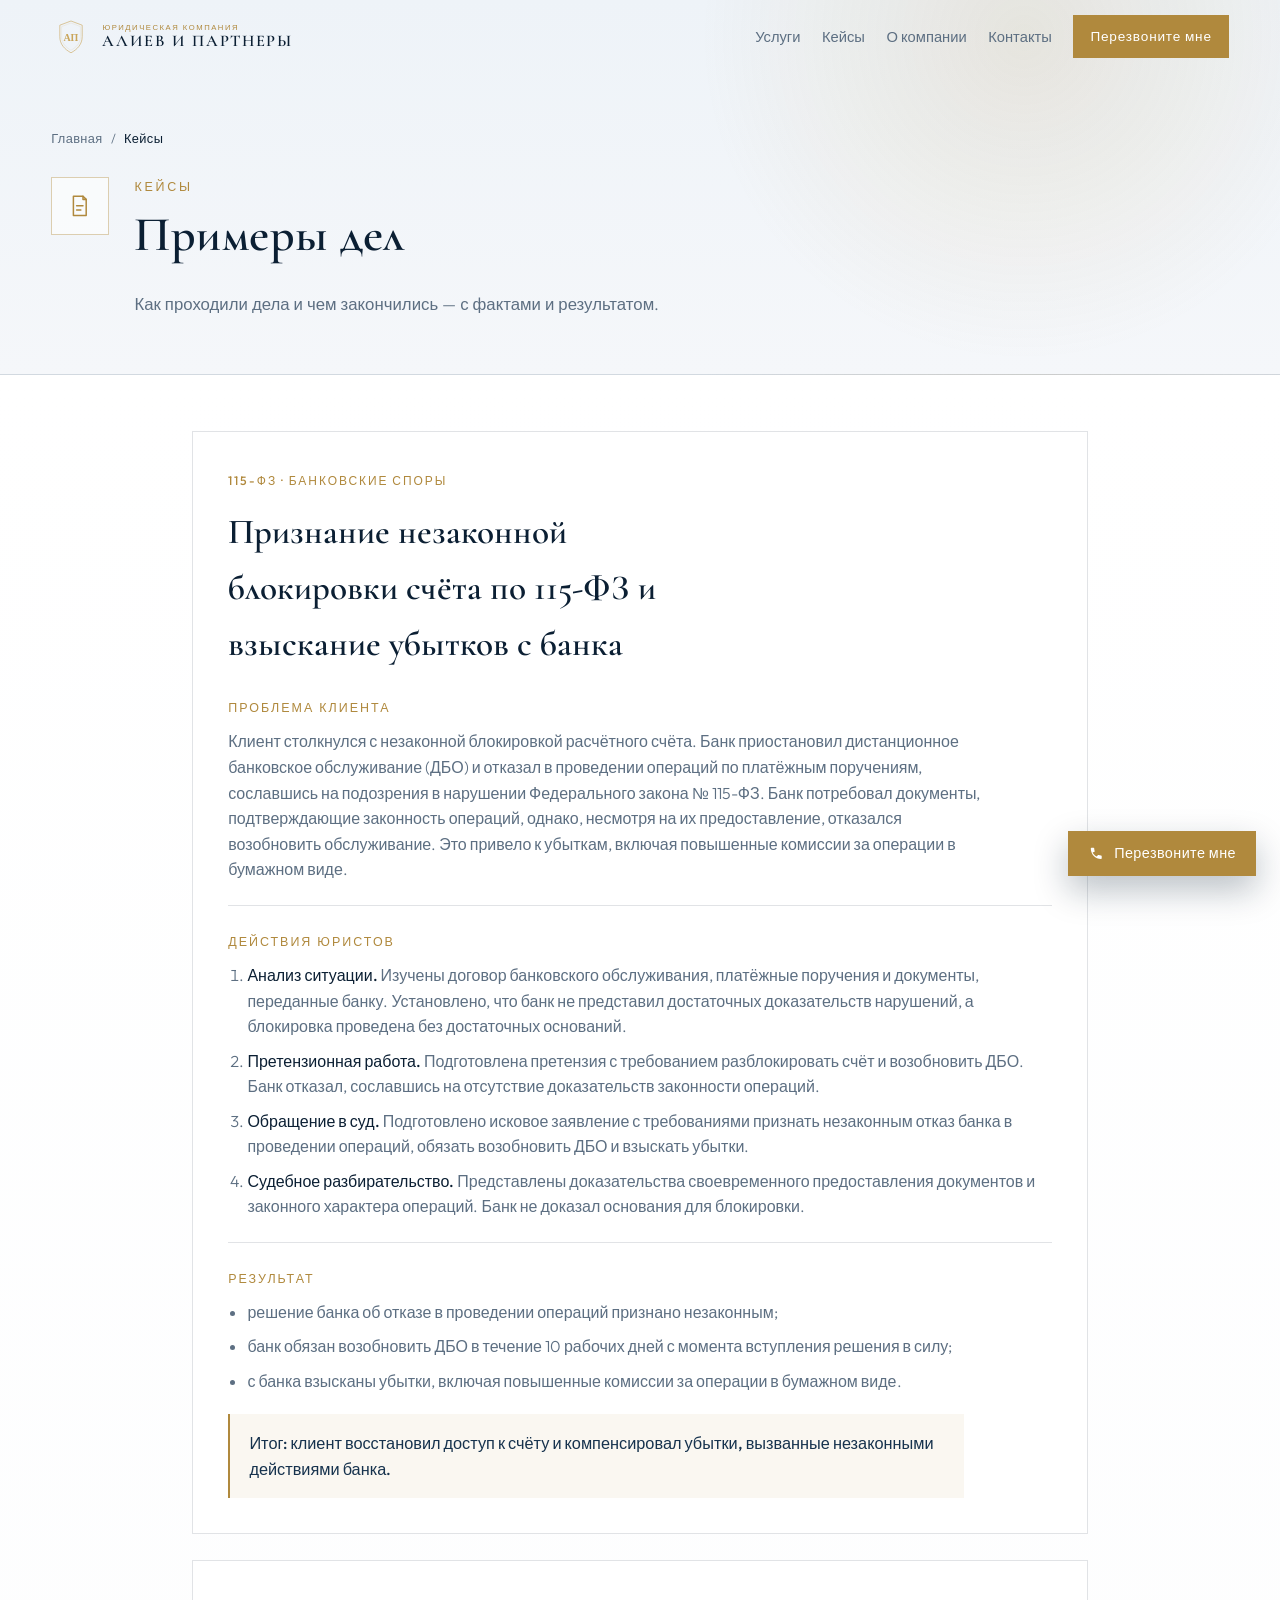
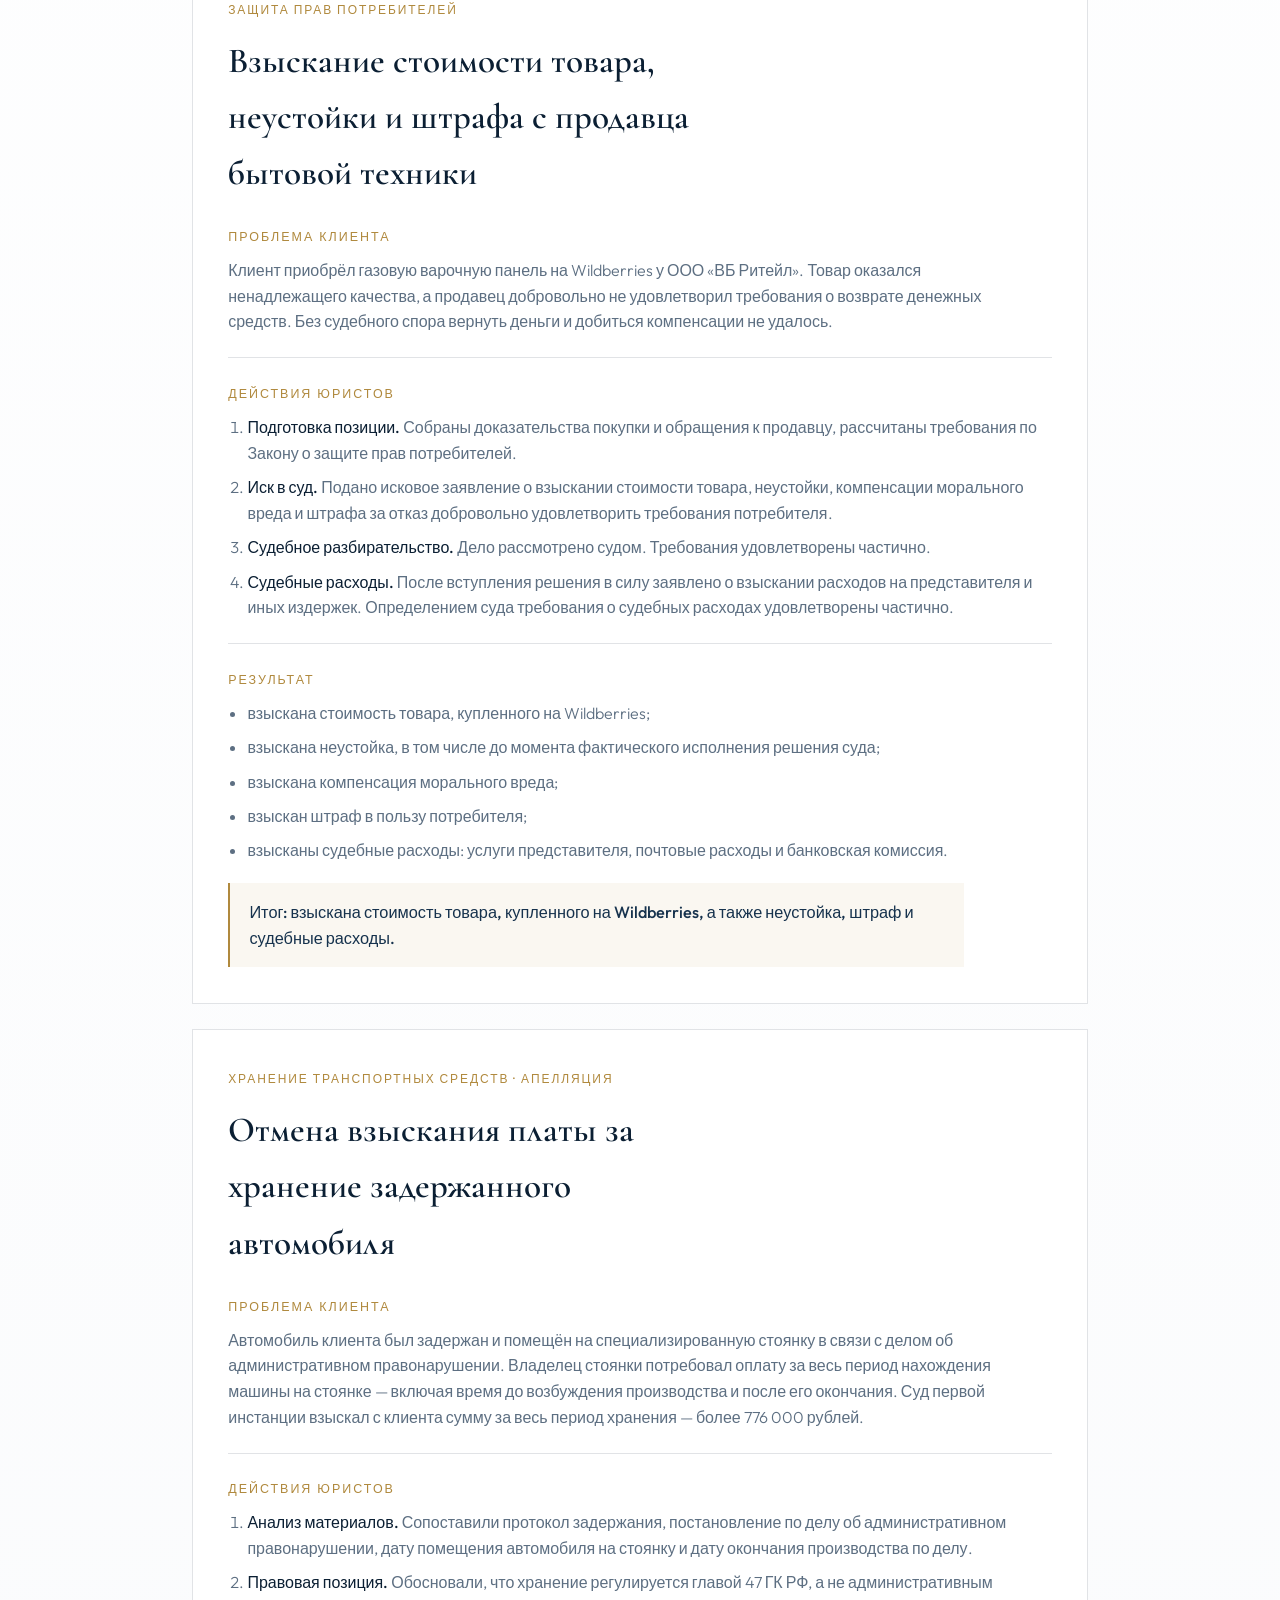
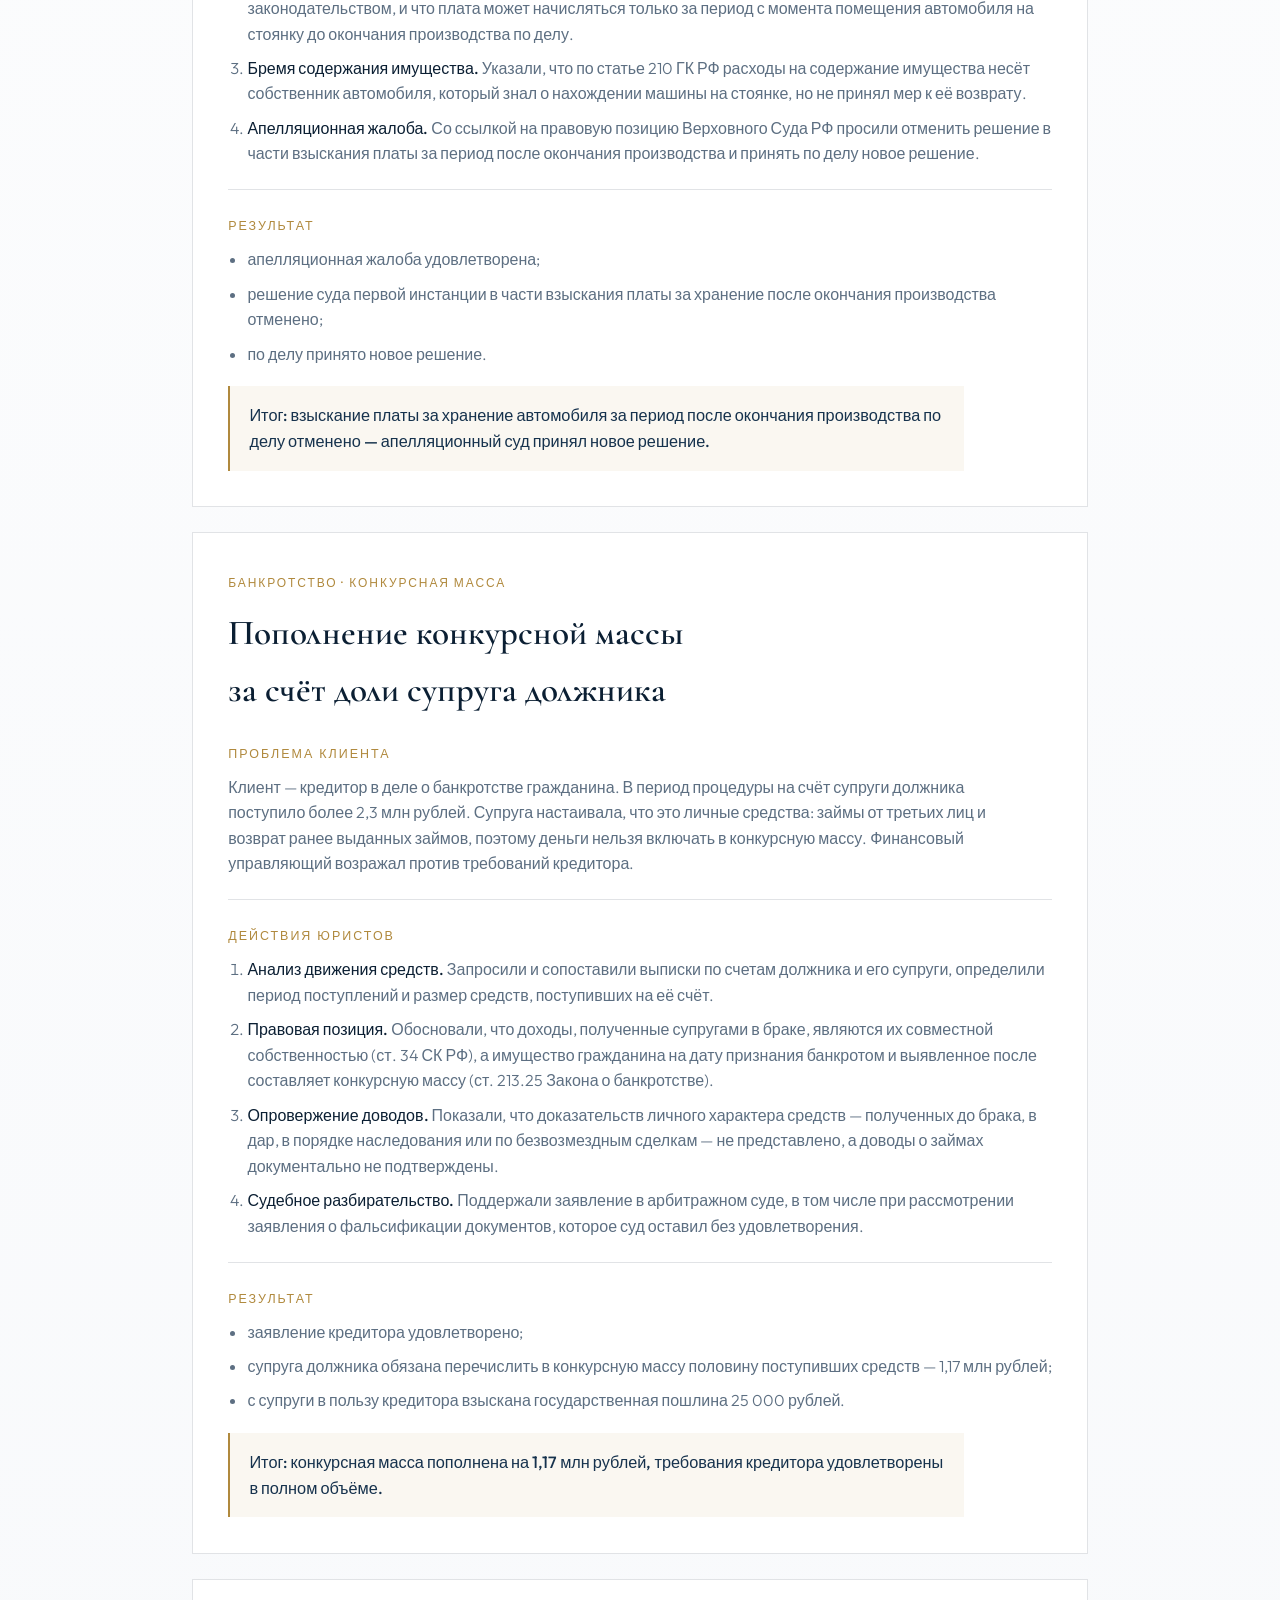
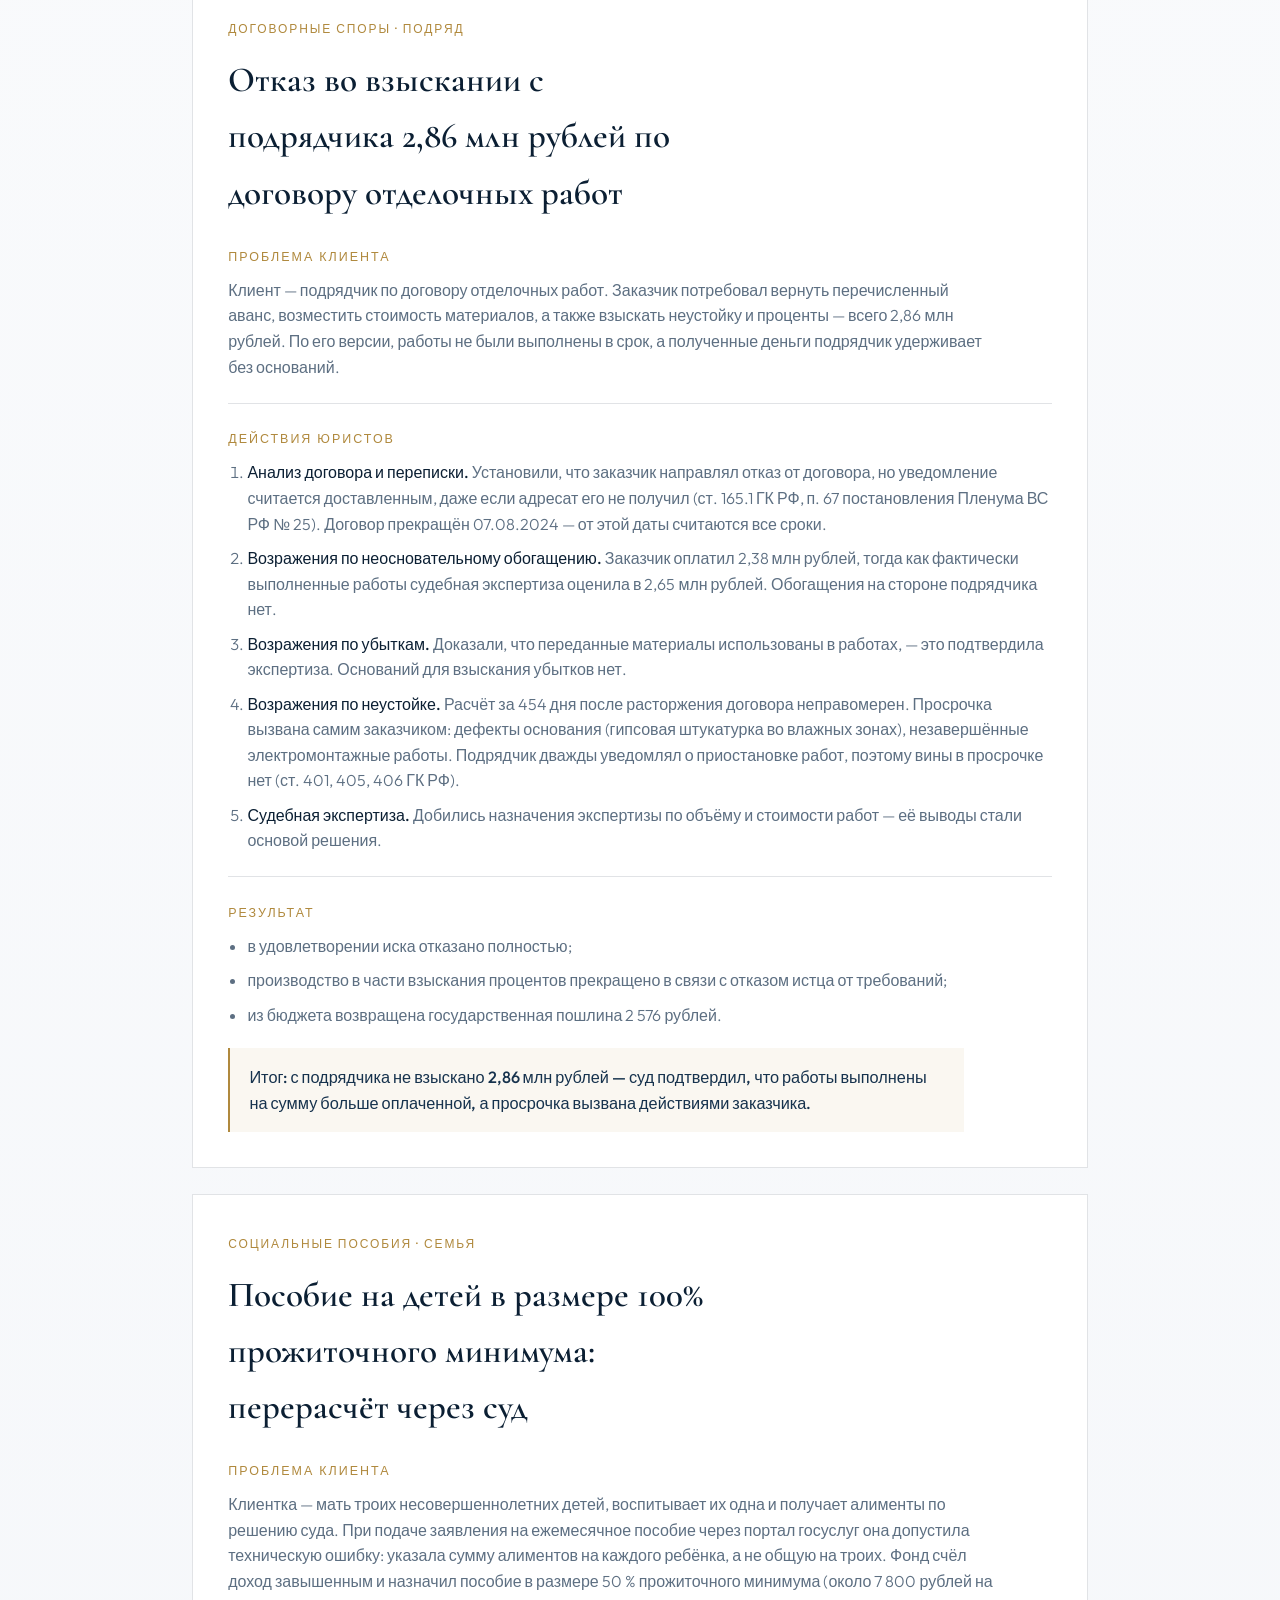
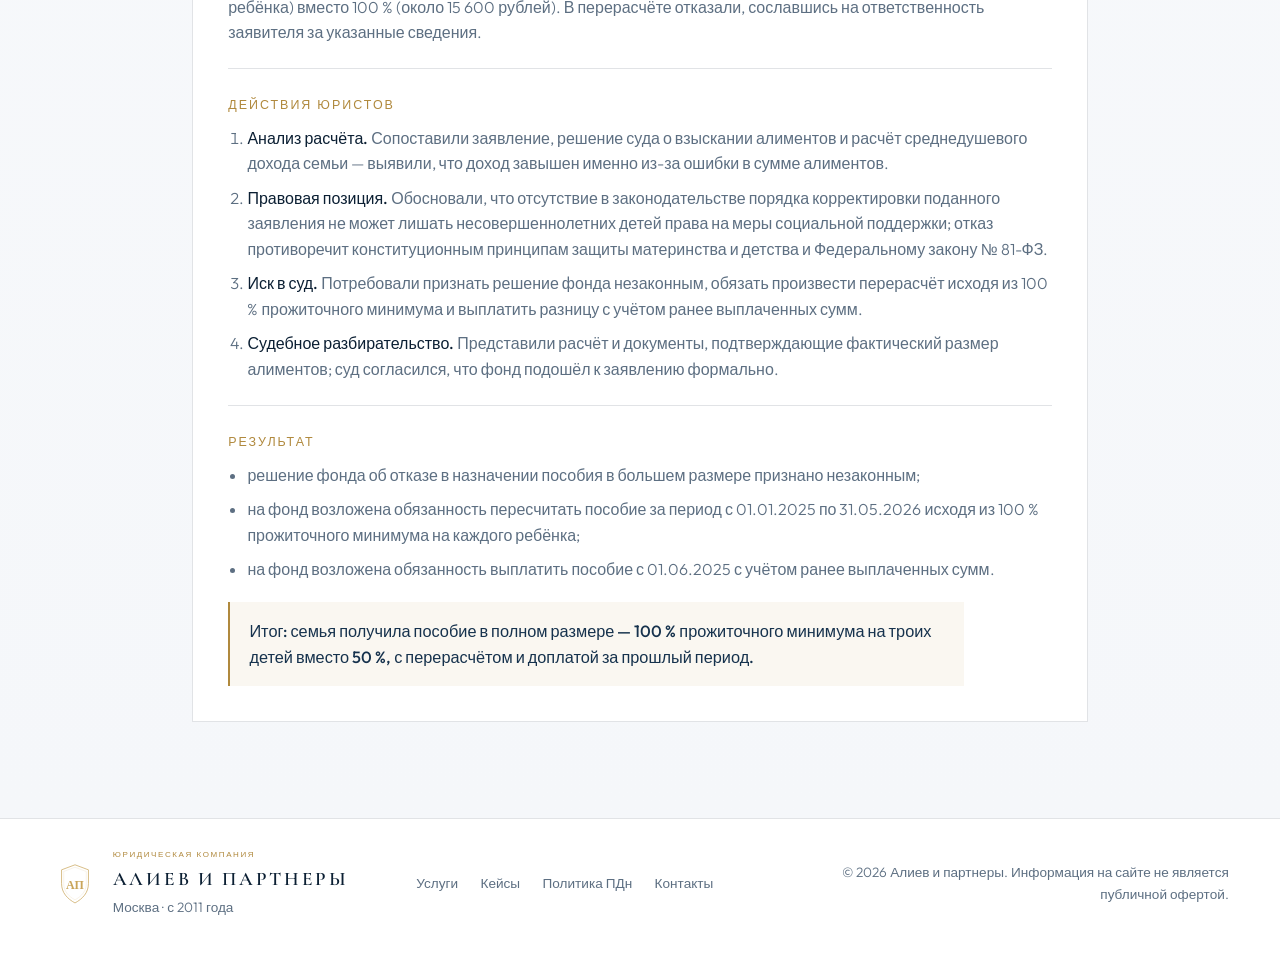
==== commit 5f51fe81: "Add anonymized child benefit recalculation case to the cases page." ====
--- a/cases.html
+++ b/cases.html
@@ -4,7 +4,7 @@
   <meta charset="UTF-8" />
   <meta name="viewport" content="width=device-width, initial-scale=1.0" />
   <title>Кейсы — юридическая компания «Алиев и партнеры»</title>
-  <meta name="description" content="Примеры дел «Алиев и партнеры»: споры с банками, защита прав потребителей, хранение транспортных средств, банкротство, договорные споры. Москва, тел. +7 (977) 709-33-93." />
+  <meta name="description" content="Примеры дел «Алиев и партнеры»: споры с банками, защита прав потребителей, хранение транспортных средств, банкротство, договорные споры, социальные пособия. Москва, тел. +7 (977) 709-33-93." />
   <meta name="robots" content="index, follow" />
   <link rel="canonical" href="https://consulmsk.ru/cases.html" />
   <meta property="og:type" content="website" />
@@ -12,16 +12,16 @@
   <meta property="og:url" content="https://consulmsk.ru/cases.html" />
   <meta property="og:title" content="Кейсы — юридическая компания «Алиев и партнеры»" />
   <meta property="og:description" content="Примеры дел юридической компании «Алиев и партнеры» в Москве." />
-  <meta property="og:image" content="https://consulmsk.ru/assets/emblem.png?v=20261124b" />
+  <meta property="og:image" content="https://consulmsk.ru/assets/emblem.png?v=20261126d" />
   <link rel="preconnect" href="https://fonts.googleapis.com" />
   <link rel="preconnect" href="https://fonts.gstatic.com" crossorigin />
   <link href="https://fonts.googleapis.com/css2?family=Cormorant+Garamond:ital,wght@0,500;0,600;0,700;1,500&family=Outfit:wght@300;400;500;600&display=swap" rel="stylesheet" />
-  <link rel="stylesheet" href="styles.css?v=20261124b" />
+  <link rel="stylesheet" href="styles.css?v=20261126d" />
 </head>
 <body>
   <header class="site-header">
     <a class="brand" href="index.html" aria-label="Алиев и партнеры — на главную">
-      <img src="assets/emblem.svg?v=20261124b" alt="" class="brand-mark" width="40" height="40" />
+      <img src="assets/emblem.svg?v=20261126d" alt="" class="brand-mark" width="40" height="40" />
       <span class="brand-name"><span class="brand-kind">юридическая компания</span><span class="brand-title">АЛИЕВ И ПАРТНЕРЫ</span></span>
     </a>
     <nav class="nav" aria-label="Основная навигация">
@@ -188,12 +188,38 @@
         </div>
         <p class="case-result">Итог: с подрядчика не взыскано 2,86 млн рублей — суд подтвердил, что работы выполнены на сумму больше оплаченной, а просрочка вызвана действиями заказчика.</p>
       </article>
+      <article class="case-study">
+        <span class="case-tag">Социальные пособия · Семья</span>
+        <h3>Пособие на детей в размере 100% прожиточного минимума: перерасчёт через суд</h3>
+        <div class="case-block">
+          <h4>Проблема клиента</h4>
+          <p>Клиентка — мать троих несовершеннолетних детей, воспитывает их одна и получает алименты по решению суда. При подаче заявления на ежемесячное пособие через портал госуслуг она допустила техническую ошибку: указала сумму алиментов на каждого ребёнка, а не общую на троих. Фонд счёл доход завышенным и назначил пособие в размере 50 % прожиточного минимума (около 7 800 рублей на ребёнка) вместо 100 % (около 15 600 рублей). В перерасчёте отказали, сославшись на ответственность заявителя за указанные сведения.</p>
+        </div>
+        <div class="case-block">
+          <h4>Действия юристов</h4>
+          <ol>
+            <li><strong>Анализ расчёта.</strong> Сопоставили заявление, решение суда о взыскании алиментов и расчёт среднедушевого дохода семьи — выявили, что доход завышен именно из-за ошибки в сумме алиментов.</li>
+            <li><strong>Правовая позиция.</strong> Обосновали, что отсутствие в законодательстве порядка корректировки поданного заявления не может лишать несовершеннолетних детей права на меры социальной поддержки; отказ противоречит конституционным принципам защиты материнства и детства и Федеральному закону № 81-ФЗ.</li>
+            <li><strong>Иск в суд.</strong> Потребовали признать решение фонда незаконным, обязать произвести перерасчёт исходя из 100 % прожиточного минимума и выплатить разницу с учётом ранее выплаченных сумм.</li>
+            <li><strong>Судебное разбирательство.</strong> Представили расчёт и документы, подтверждающие фактический размер алиментов; суд согласился, что фонд подошёл к заявлению формально.</li>
+          </ol>
+        </div>
+        <div class="case-block">
+          <h4>Результат</h4>
+          <ul>
+            <li>решение фонда об отказе в назначении пособия в большем размере признано незаконным;</li>
+            <li>на фонд возложена обязанность пересчитать пособие за период с 01.01.2025 по 31.05.2026 исходя из 100 % прожиточного минимума на каждого ребёнка;</li>
+            <li>на фонд возложена обязанность выплатить пособие с 01.06.2025 с учётом ранее выплаченных сумм.</li>
+          </ul>
+        </div>
+        <p class="case-result">Итог: семья получила пособие в полном размере — 100 % прожиточного минимума на троих детей вместо 50 %, с перерасчётом и доплатой за прошлый период.</p>
+      </article>
     </section>
   </main>
 
   <footer class="site-footer">
     <div class="footer-brand">
-      <img src="assets/emblem.svg?v=20261124b" alt="Эмблема «Алиев и партнеры»" width="48" height="48" />
+      <img src="assets/emblem.svg?v=20261126d" alt="Эмблема «Алиев и партнеры»" width="48" height="48" />
       <div>
         <span class="footer-kind">юридическая компания</span><strong>АЛИЕВ И ПАРТНЕРЫ</strong>
         <p>Москва · с 2011 года</p>
@@ -208,7 +234,7 @@
     <p class="footer-legal">© <span data-year></span> Алиев и партнеры. Информация на сайте не является публичной офертой.</p>
   </footer>
 
-  <script src="config.js?v=20261124b"></script>
-  <script src="script.js?v=20261124b"></script>
+  <script src="config.js?v=20261126d"></script>
+  <script src="script.js?v=20261126d"></script>
 </body>
 </html>
--- a/styles.css
+++ b/styles.css
@@ -352,8 +352,8 @@
   position: absolute;
   inset: 0;
   background:
-    linear-gradient(115deg, rgba(11, 31, 51, 0.42), rgba(11, 31, 51, 0.08)),
-    url("assets/emblem.svg?v=20261124b") 80% 40% / min(62vmin, 560px) no-repeat,
+    linear-gradient(115deg, rgba(11, 31, 51, 0.45), rgba(11, 31, 51, 0.08)),
+    url("assets/emblem.svg?v=20261126d") 118% 46% / min(96vh, 880px) no-repeat,
     radial-gradient(ellipse at 72% 28%, #2a4d73 0%, var(--navy) 58%);
   transform: scale(1.04);
   animation: heroDrift 18s ease-in-out infinite alternate;
@@ -1839,8 +1839,8 @@
   }
 
   .hero-media {
-    background-position: 50% 5%;
-    background-size: min(88vmin, 380px);
+    background-position: 50% 2%;
+    background-size: min(100vmin, 460px);
   }
 
   .hero-brand {
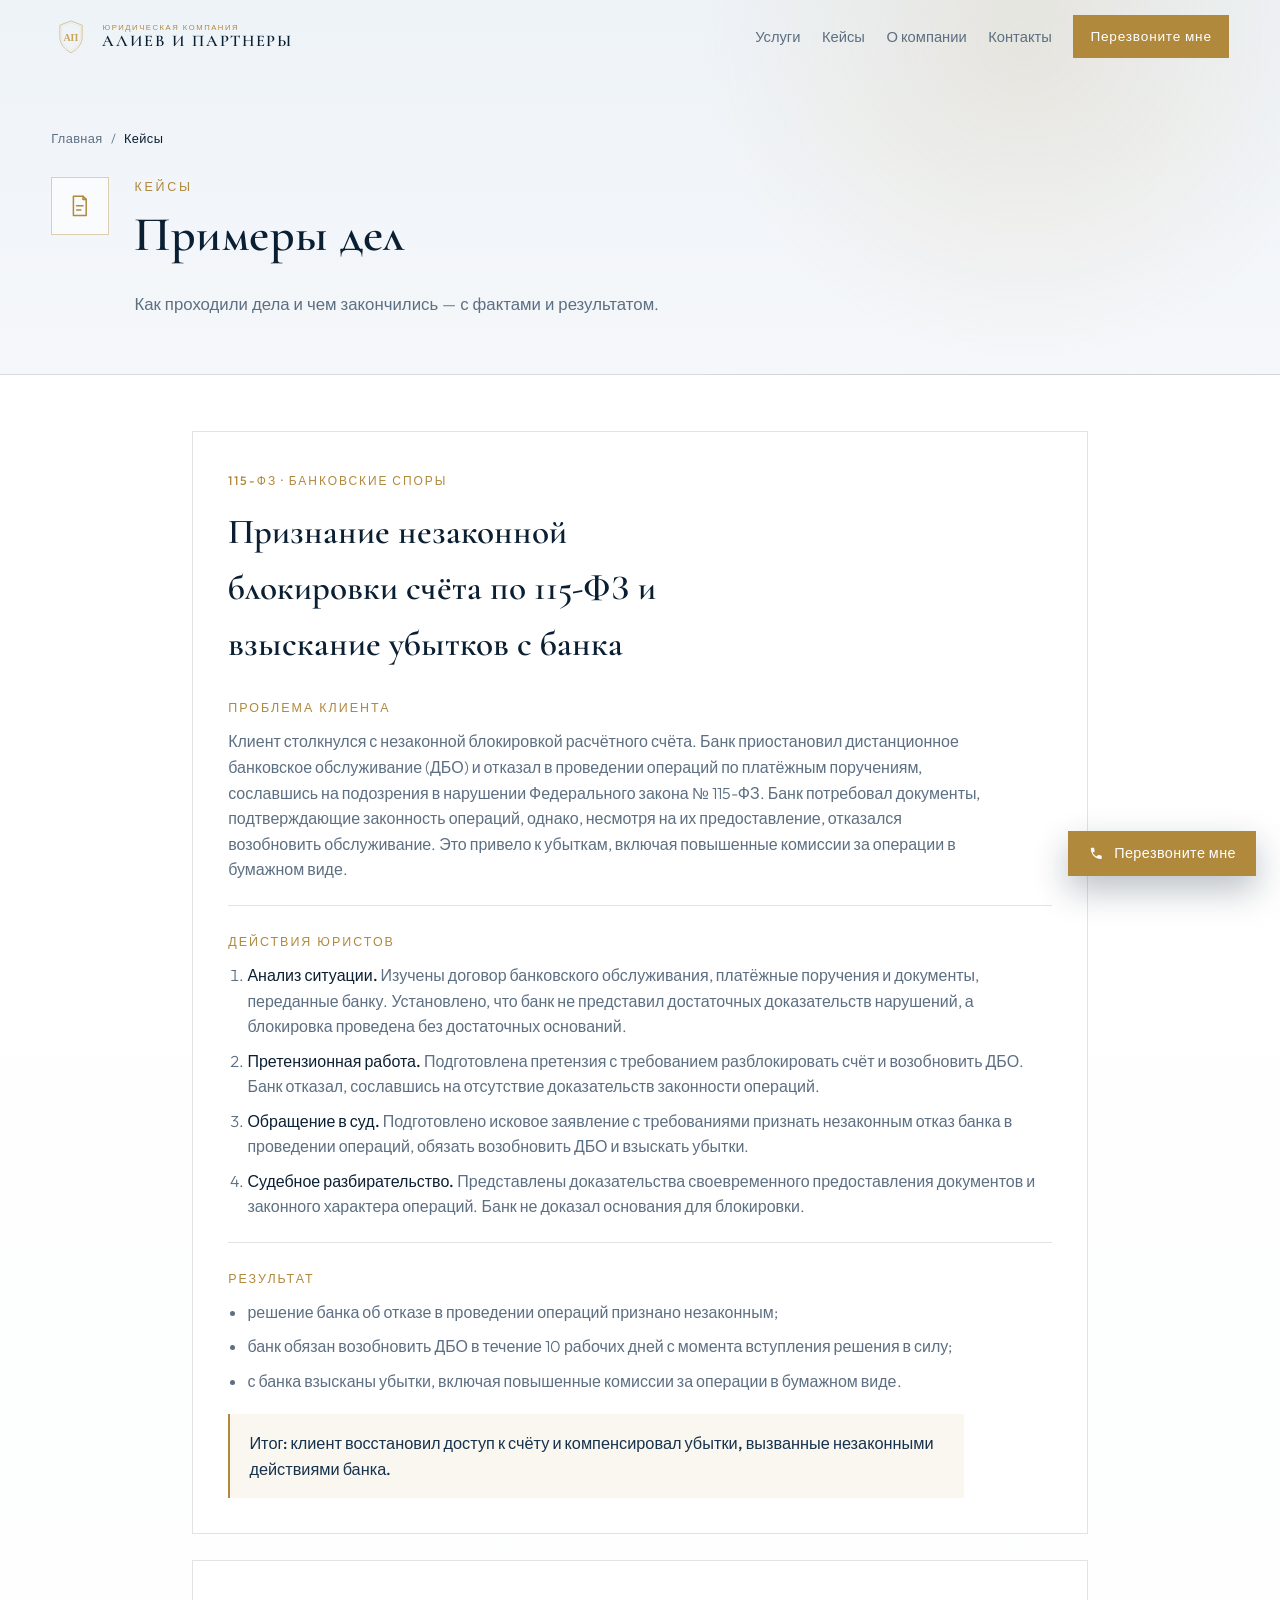
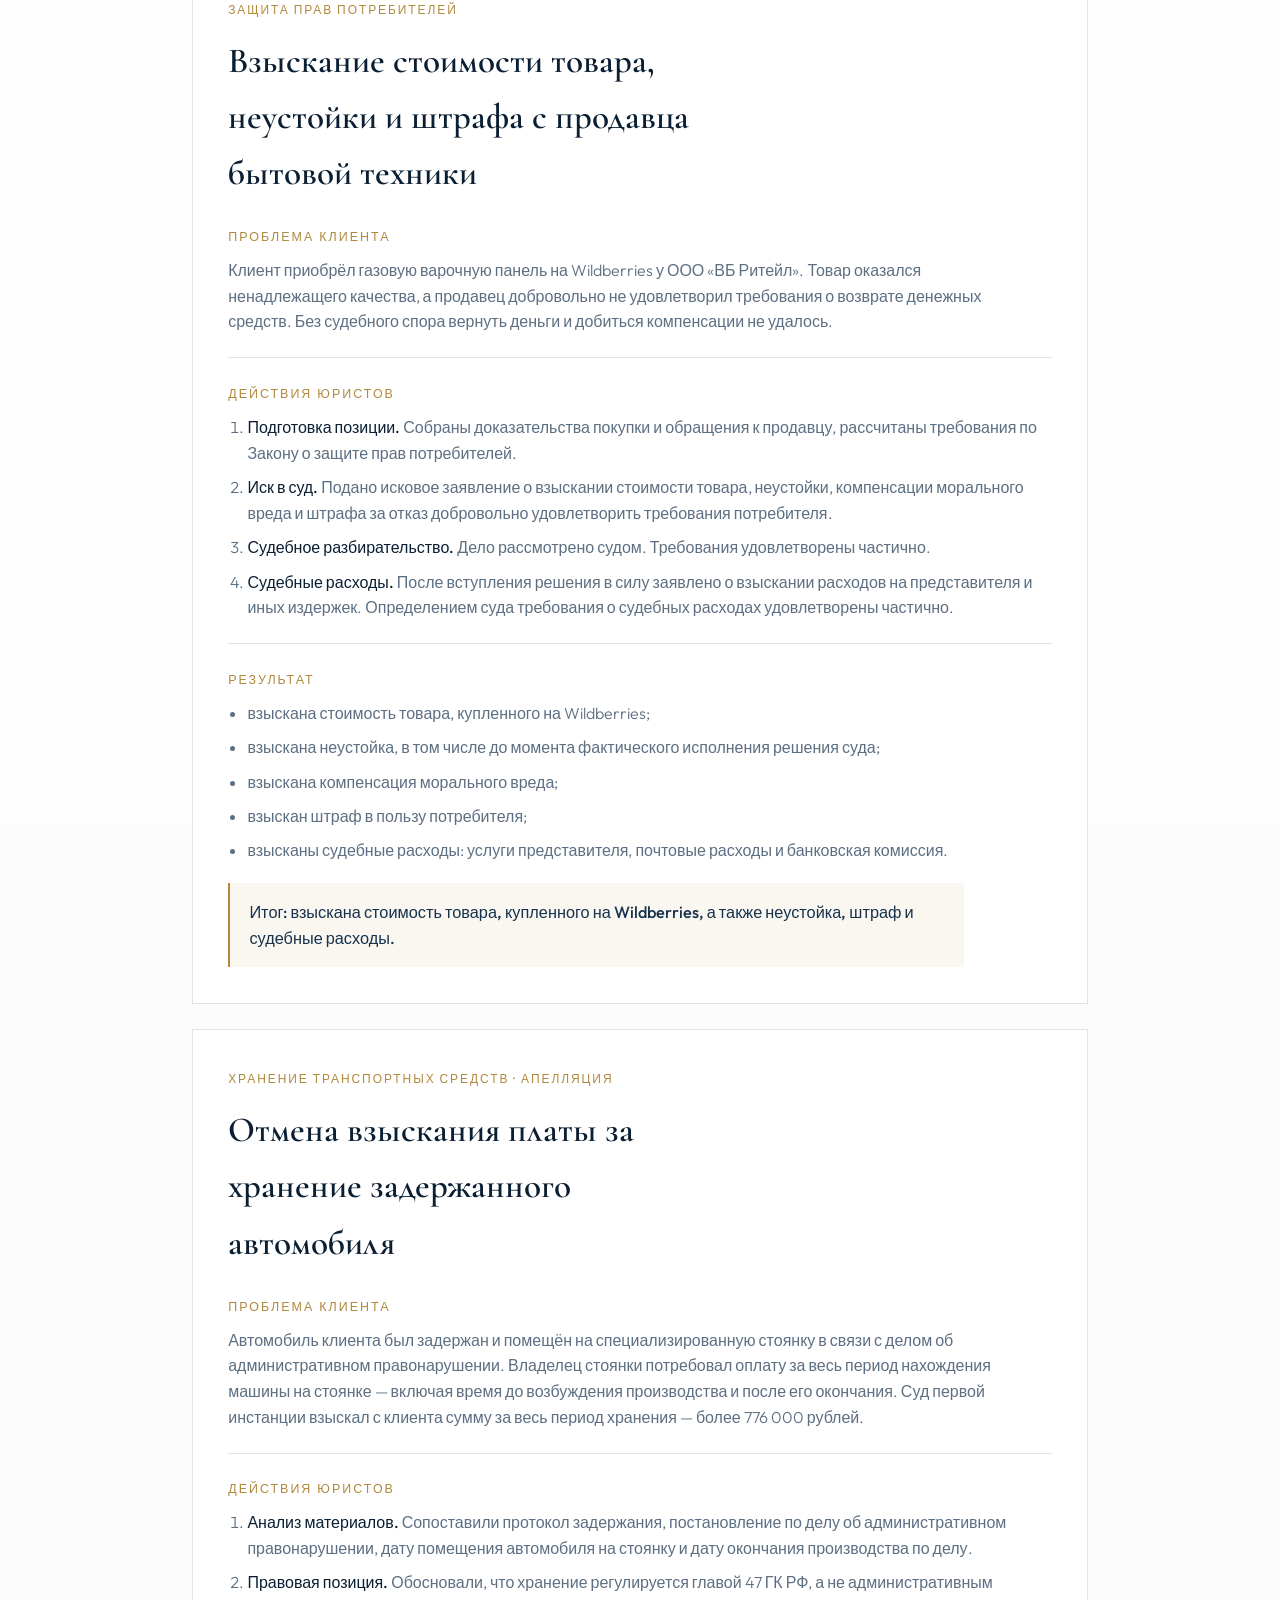
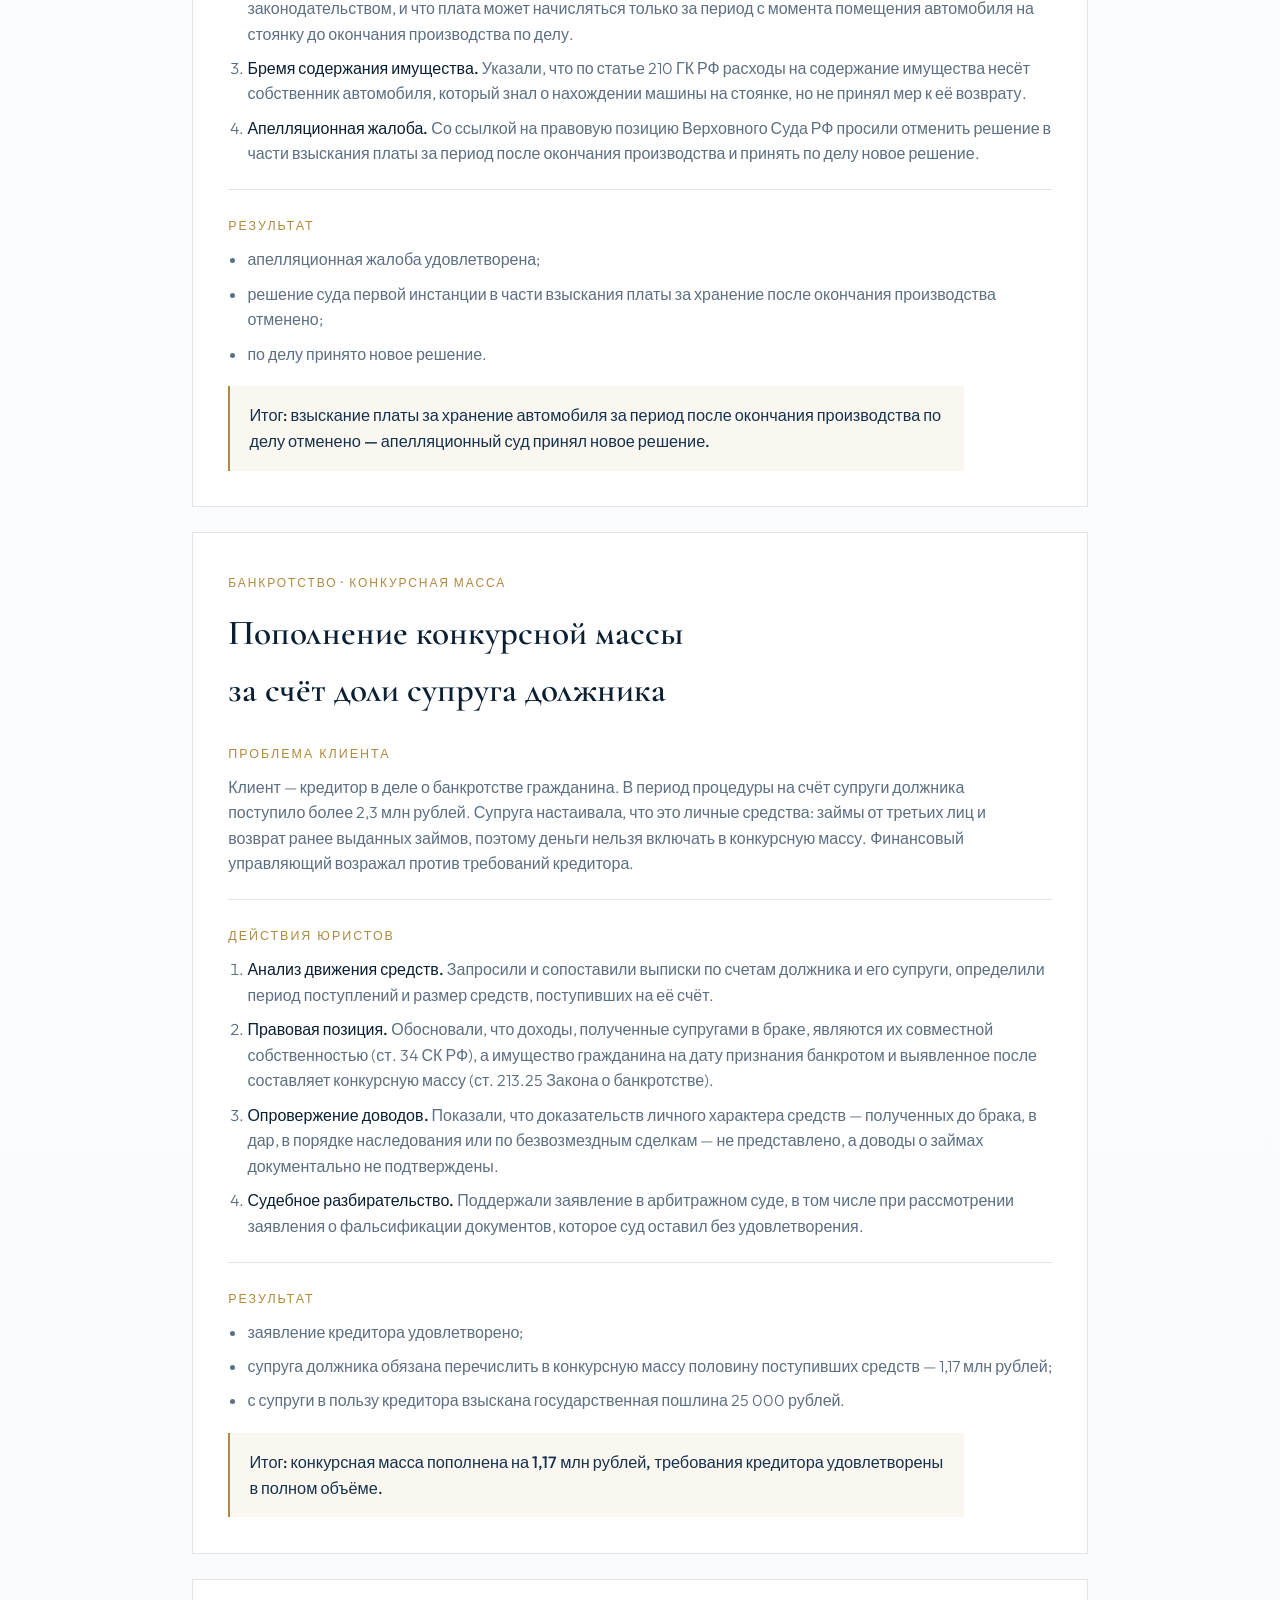
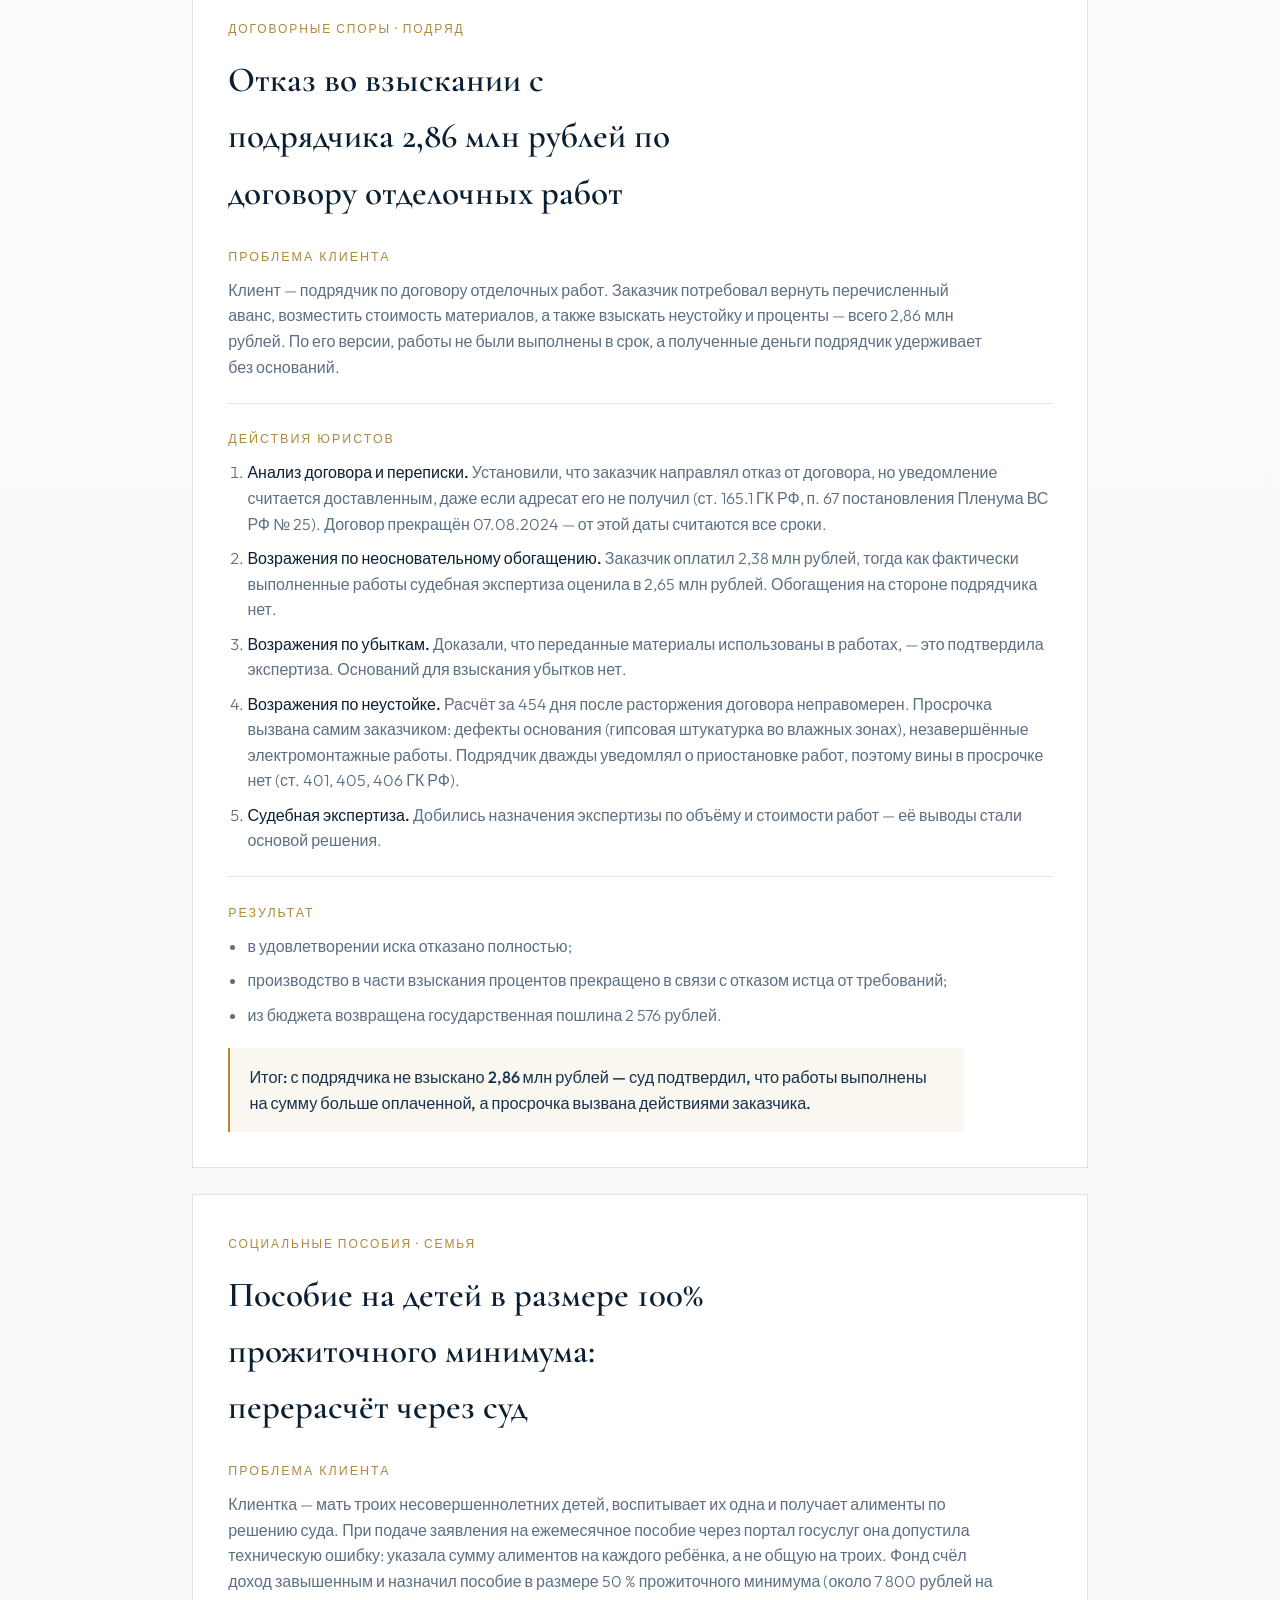
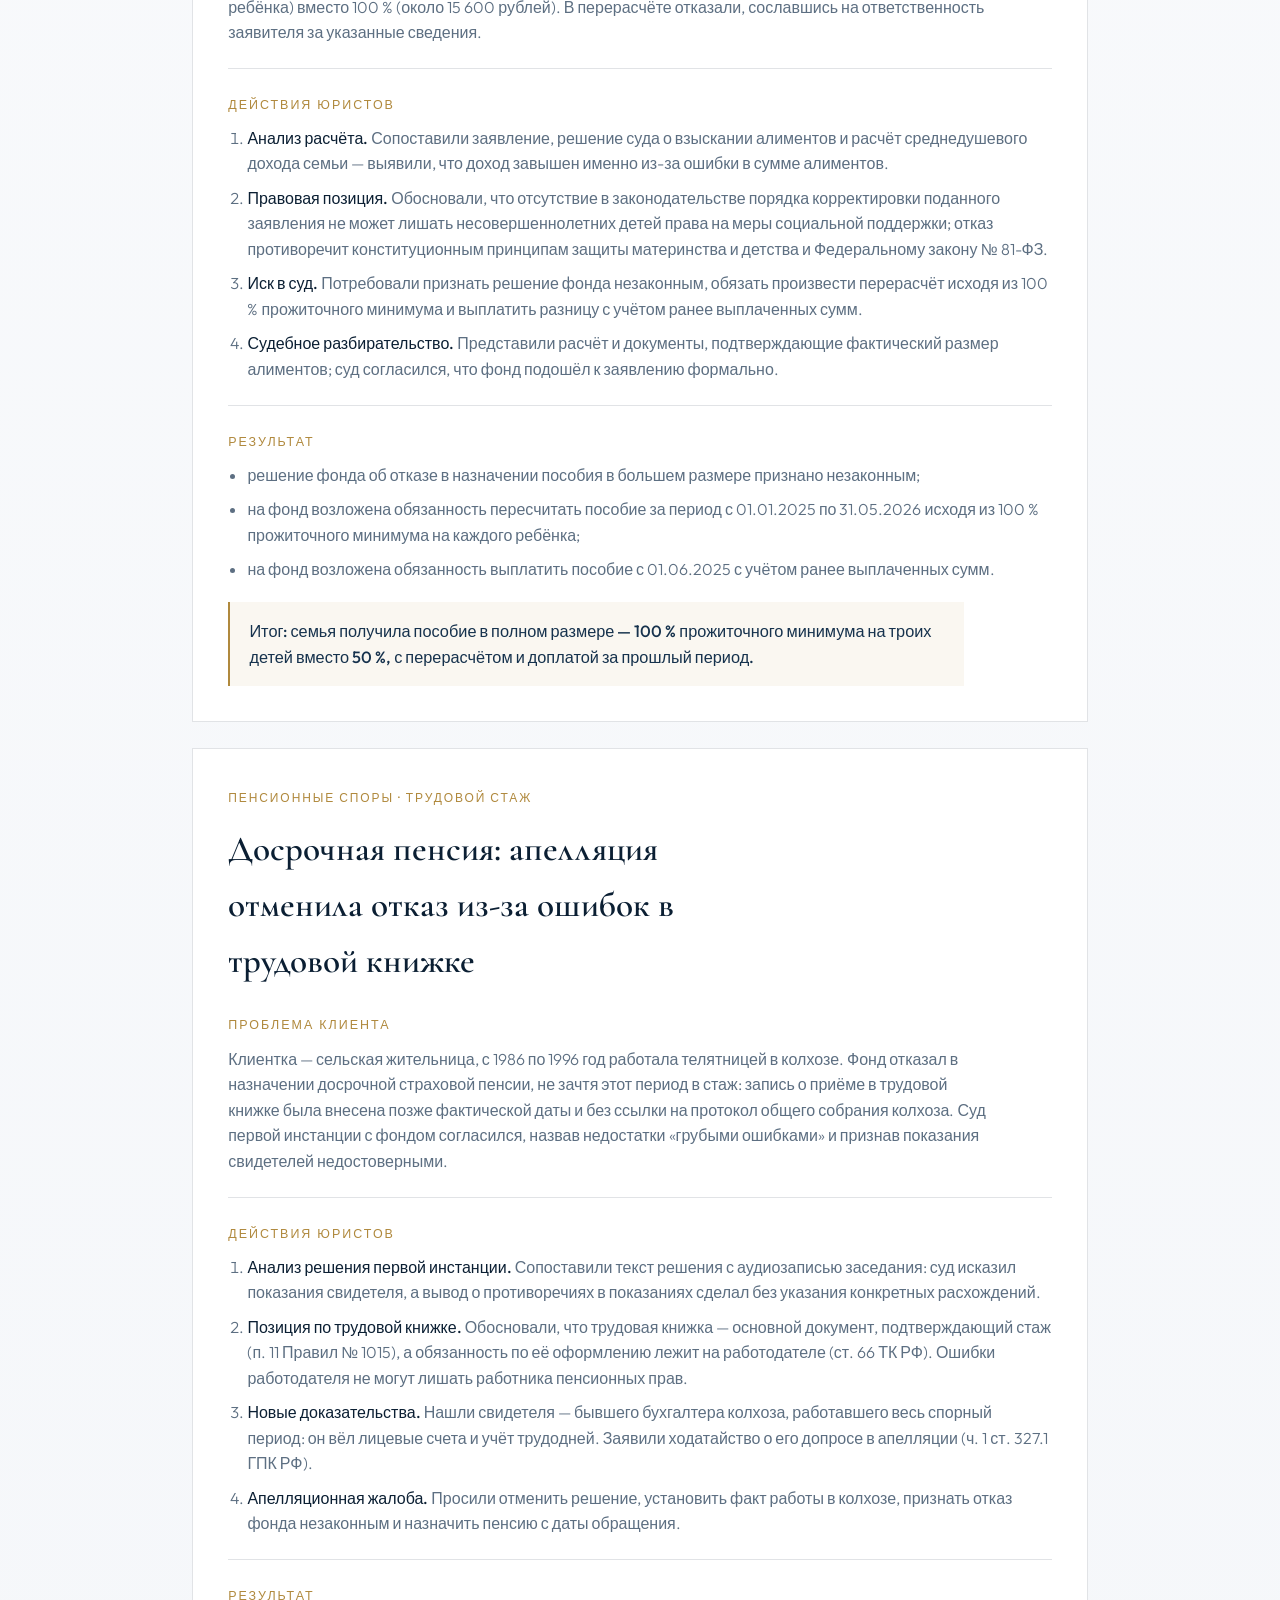
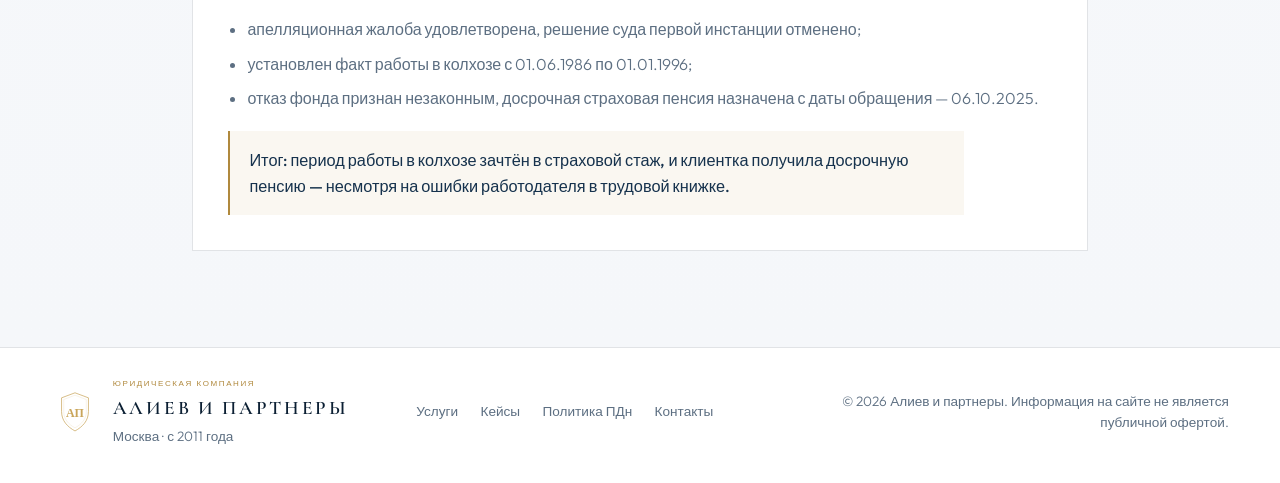
==== commit 64e9ca75: "Add anonymized pension appeal case to the cases page." ====
--- a/cases.html
+++ b/cases.html
@@ -4,7 +4,7 @@
   <meta charset="UTF-8" />
   <meta name="viewport" content="width=device-width, initial-scale=1.0" />
   <title>Кейсы — юридическая компания «Алиев и партнеры»</title>
-  <meta name="description" content="Примеры дел «Алиев и партнеры»: споры с банками, защита прав потребителей, хранение транспортных средств, банкротство, договорные споры, социальные пособия. Москва, тел. +7 (977) 709-33-93." />
+  <meta name="description" content="Примеры дел «Алиев и партнеры»: споры с банками, защита прав потребителей, хранение транспортных средств, банкротство, договорные споры, социальные пособия, пенсионные споры. Москва, тел. +7 (977) 709-33-93." />
   <meta name="robots" content="index, follow" />
   <link rel="canonical" href="https://consulmsk.ru/cases.html" />
   <meta property="og:type" content="website" />
@@ -12,16 +12,16 @@
   <meta property="og:url" content="https://consulmsk.ru/cases.html" />
   <meta property="og:title" content="Кейсы — юридическая компания «Алиев и партнеры»" />
   <meta property="og:description" content="Примеры дел юридической компании «Алиев и партнеры» в Москве." />
-  <meta property="og:image" content="https://consulmsk.ru/assets/emblem.png?v=20261126d" />
+  <meta property="og:image" content="https://consulmsk.ru/assets/emblem.png?v=20261126f" />
   <link rel="preconnect" href="https://fonts.googleapis.com" />
   <link rel="preconnect" href="https://fonts.gstatic.com" crossorigin />
   <link href="https://fonts.googleapis.com/css2?family=Cormorant+Garamond:ital,wght@0,500;0,600;0,700;1,500&family=Outfit:wght@300;400;500;600&display=swap" rel="stylesheet" />
-  <link rel="stylesheet" href="styles.css?v=20261126d" />
+  <link rel="stylesheet" href="styles.css?v=20261126f" />
 </head>
 <body>
   <header class="site-header">
     <a class="brand" href="index.html" aria-label="Алиев и партнеры — на главную">
-      <img src="assets/emblem.svg?v=20261126d" alt="" class="brand-mark" width="40" height="40" />
+      <img src="assets/emblem.svg?v=20261126f" alt="" class="brand-mark" width="40" height="40" />
       <span class="brand-name"><span class="brand-kind">юридическая компания</span><span class="brand-title">АЛИЕВ И ПАРТНЕРЫ</span></span>
     </a>
     <nav class="nav" aria-label="Основная навигация">
@@ -214,12 +214,38 @@
         </div>
         <p class="case-result">Итог: семья получила пособие в полном размере — 100 % прожиточного минимума на троих детей вместо 50 %, с перерасчётом и доплатой за прошлый период.</p>
       </article>
+      <article class="case-study">
+        <span class="case-tag">Пенсионные споры · Трудовой стаж</span>
+        <h3>Досрочная пенсия: апелляция отменила отказ из-за ошибок в трудовой книжке</h3>
+        <div class="case-block">
+          <h4>Проблема клиента</h4>
+          <p>Клиентка — сельская жительница, с 1986 по 1996 год работала телятницей в колхозе. Фонд отказал в назначении досрочной страховой пенсии, не зачтя этот период в стаж: запись о приёме в трудовой книжке была внесена позже фактической даты и без ссылки на протокол общего собрания колхоза. Суд первой инстанции с фондом согласился, назвав недостатки «грубыми ошибками» и признав показания свидетелей недостоверными.</p>
+        </div>
+        <div class="case-block">
+          <h4>Действия юристов</h4>
+          <ol>
+            <li><strong>Анализ решения первой инстанции.</strong> Сопоставили текст решения с аудиозаписью заседания: суд исказил показания свидетеля, а вывод о противоречиях в показаниях сделал без указания конкретных расхождений.</li>
+            <li><strong>Позиция по трудовой книжке.</strong> Обосновали, что трудовая книжка — основной документ, подтверждающий стаж (п. 11 Правил № 1015), а обязанность по её оформлению лежит на работодателе (ст. 66 ТК РФ). Ошибки работодателя не могут лишать работника пенсионных прав.</li>
+            <li><strong>Новые доказательства.</strong> Нашли свидетеля — бывшего бухгалтера колхоза, работавшего весь спорный период: он вёл лицевые счета и учёт трудодней. Заявили ходатайство о его допросе в апелляции (ч. 1 ст. 327.1 ГПК РФ).</li>
+            <li><strong>Апелляционная жалоба.</strong> Просили отменить решение, установить факт работы в колхозе, признать отказ фонда незаконным и назначить пенсию с даты обращения.</li>
+          </ol>
+        </div>
+        <div class="case-block">
+          <h4>Результат</h4>
+          <ul>
+            <li>апелляционная жалоба удовлетворена, решение суда первой инстанции отменено;</li>
+            <li>установлен факт работы в колхозе с 01.06.1986 по 01.01.1996;</li>
+            <li>отказ фонда признан незаконным, досрочная страховая пенсия назначена с даты обращения — 06.10.2025.</li>
+          </ul>
+        </div>
+        <p class="case-result">Итог: период работы в колхозе зачтён в страховой стаж, и клиентка получила досрочную пенсию — несмотря на ошибки работодателя в трудовой книжке.</p>
+      </article>
     </section>
   </main>
 
   <footer class="site-footer">
     <div class="footer-brand">
-      <img src="assets/emblem.svg?v=20261126d" alt="Эмблема «Алиев и партнеры»" width="48" height="48" />
+      <img src="assets/emblem.svg?v=20261126f" alt="Эмблема «Алиев и партнеры»" width="48" height="48" />
       <div>
         <span class="footer-kind">юридическая компания</span><strong>АЛИЕВ И ПАРТНЕРЫ</strong>
         <p>Москва · с 2011 года</p>
@@ -234,7 +260,7 @@
     <p class="footer-legal">© <span data-year></span> Алиев и партнеры. Информация на сайте не является публичной офертой.</p>
   </footer>
 
-  <script src="config.js?v=20261126d"></script>
-  <script src="script.js?v=20261126d"></script>
+  <script src="config.js?v=20261126f"></script>
+  <script src="script.js?v=20261126f"></script>
 </body>
 </html>
--- a/styles.css
+++ b/styles.css
@@ -353,7 +353,7 @@
   inset: 0;
   background:
     linear-gradient(115deg, rgba(11, 31, 51, 0.45), rgba(11, 31, 51, 0.08)),
-    url("assets/emblem.svg?v=20261126d") 118% 46% / min(96vh, 880px) no-repeat,
+    url("assets/emblem.svg?v=20261126f") 100% 46% / min(96vh, 880px) no-repeat,
     radial-gradient(ellipse at 72% 28%, #2a4d73 0%, var(--navy) 58%);
   transform: scale(1.04);
   animation: heroDrift 18s ease-in-out infinite alternate;
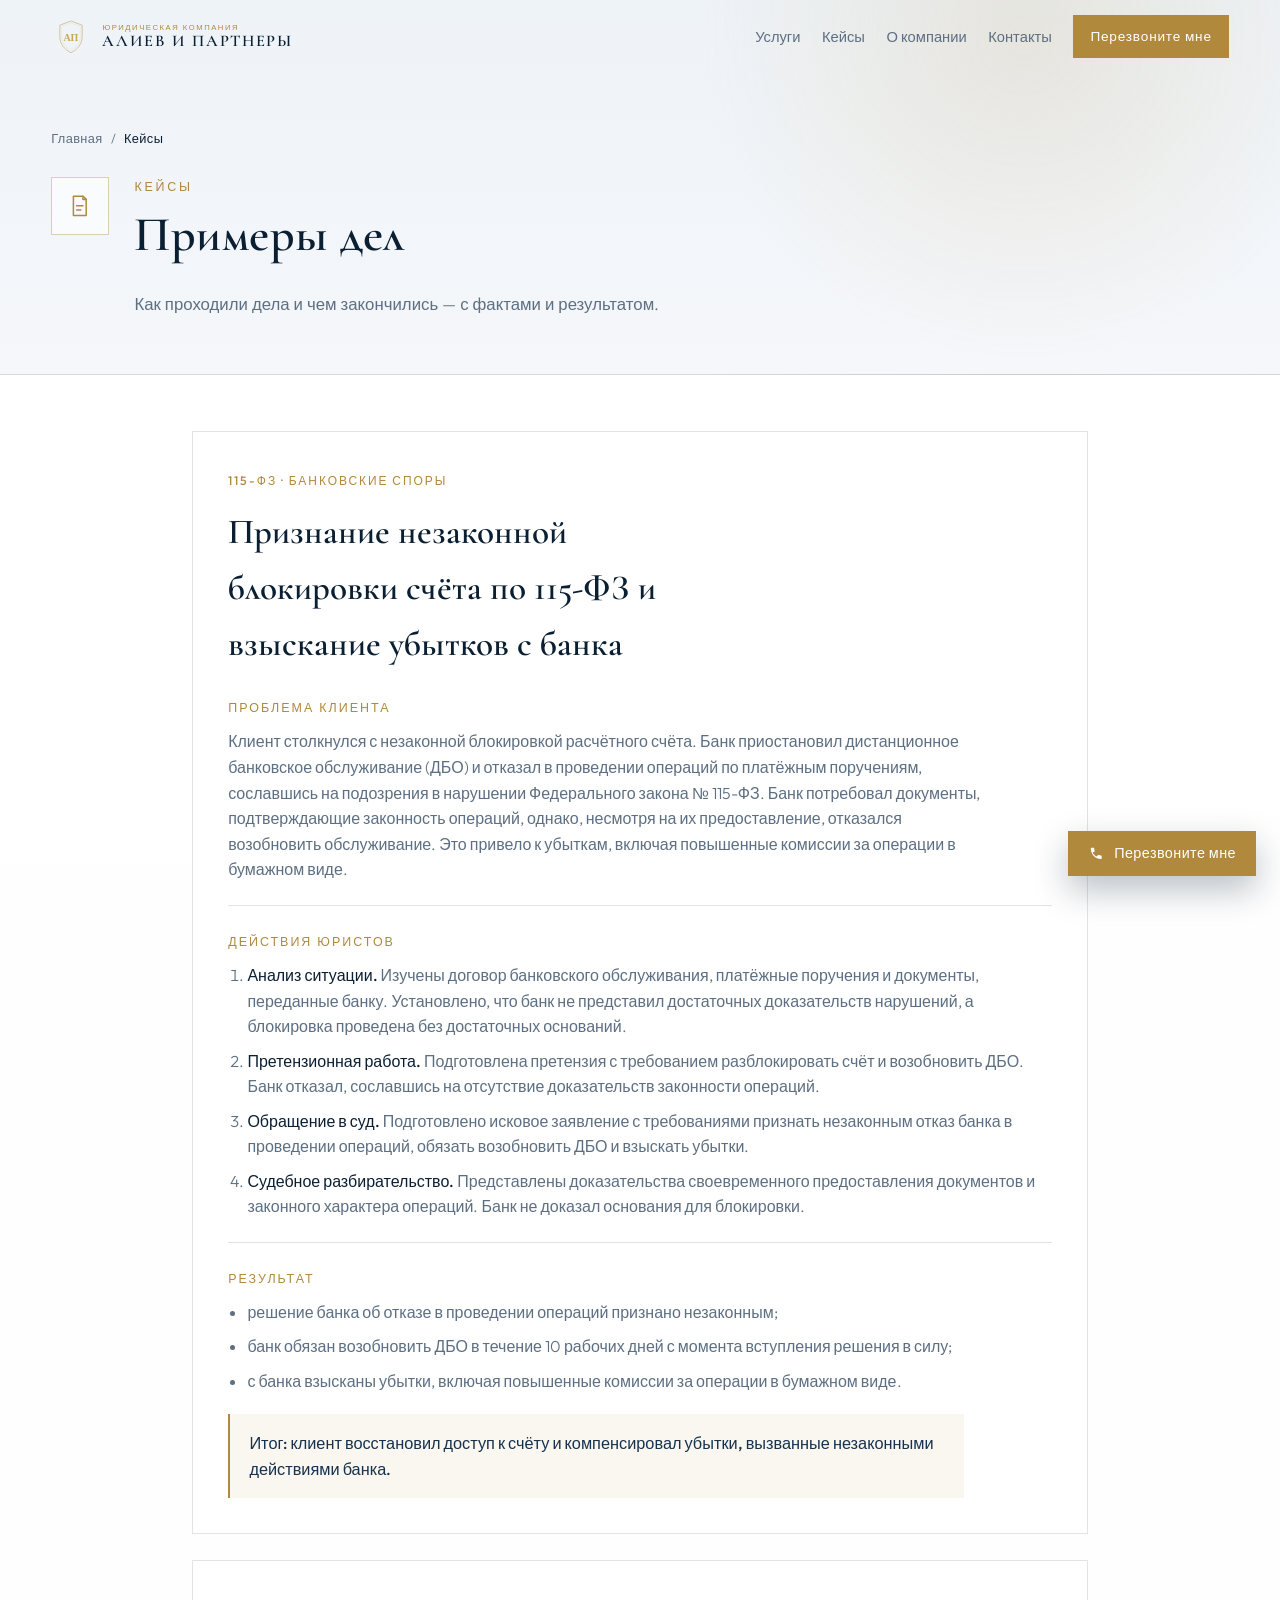
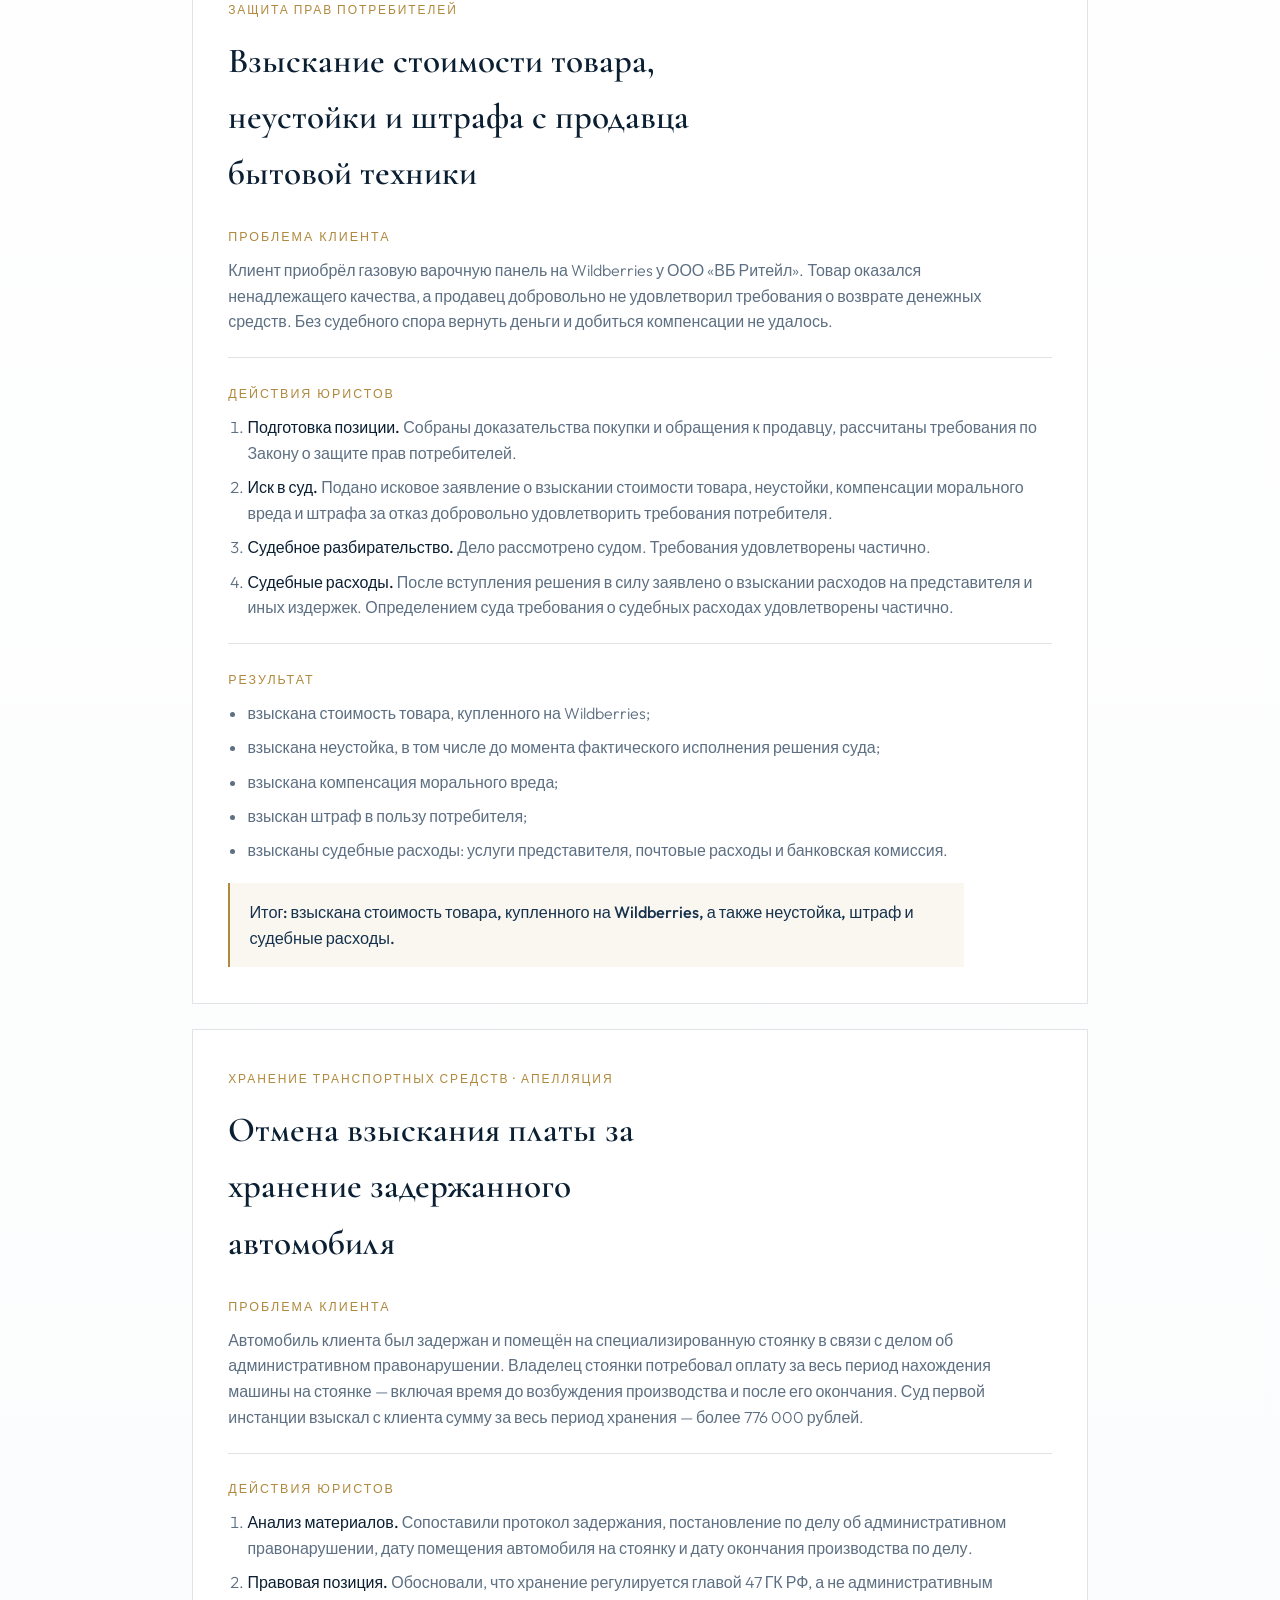
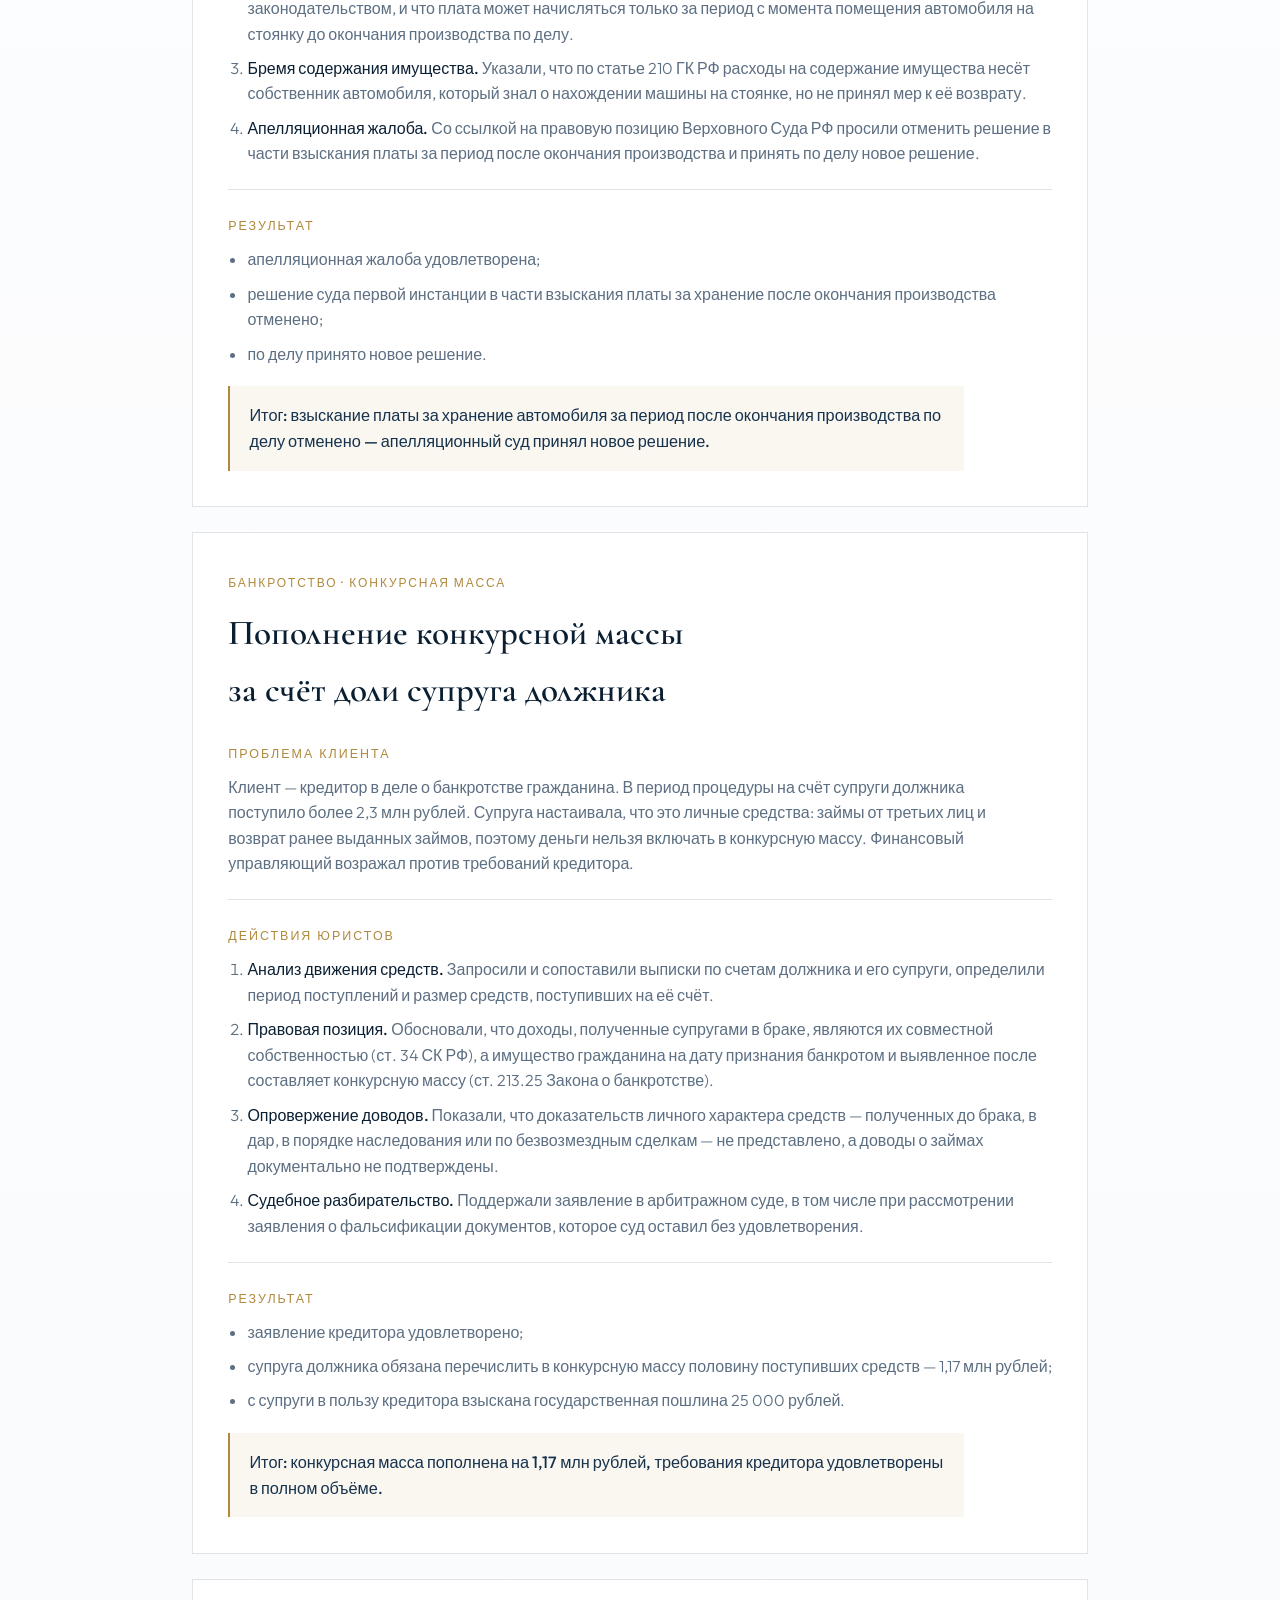
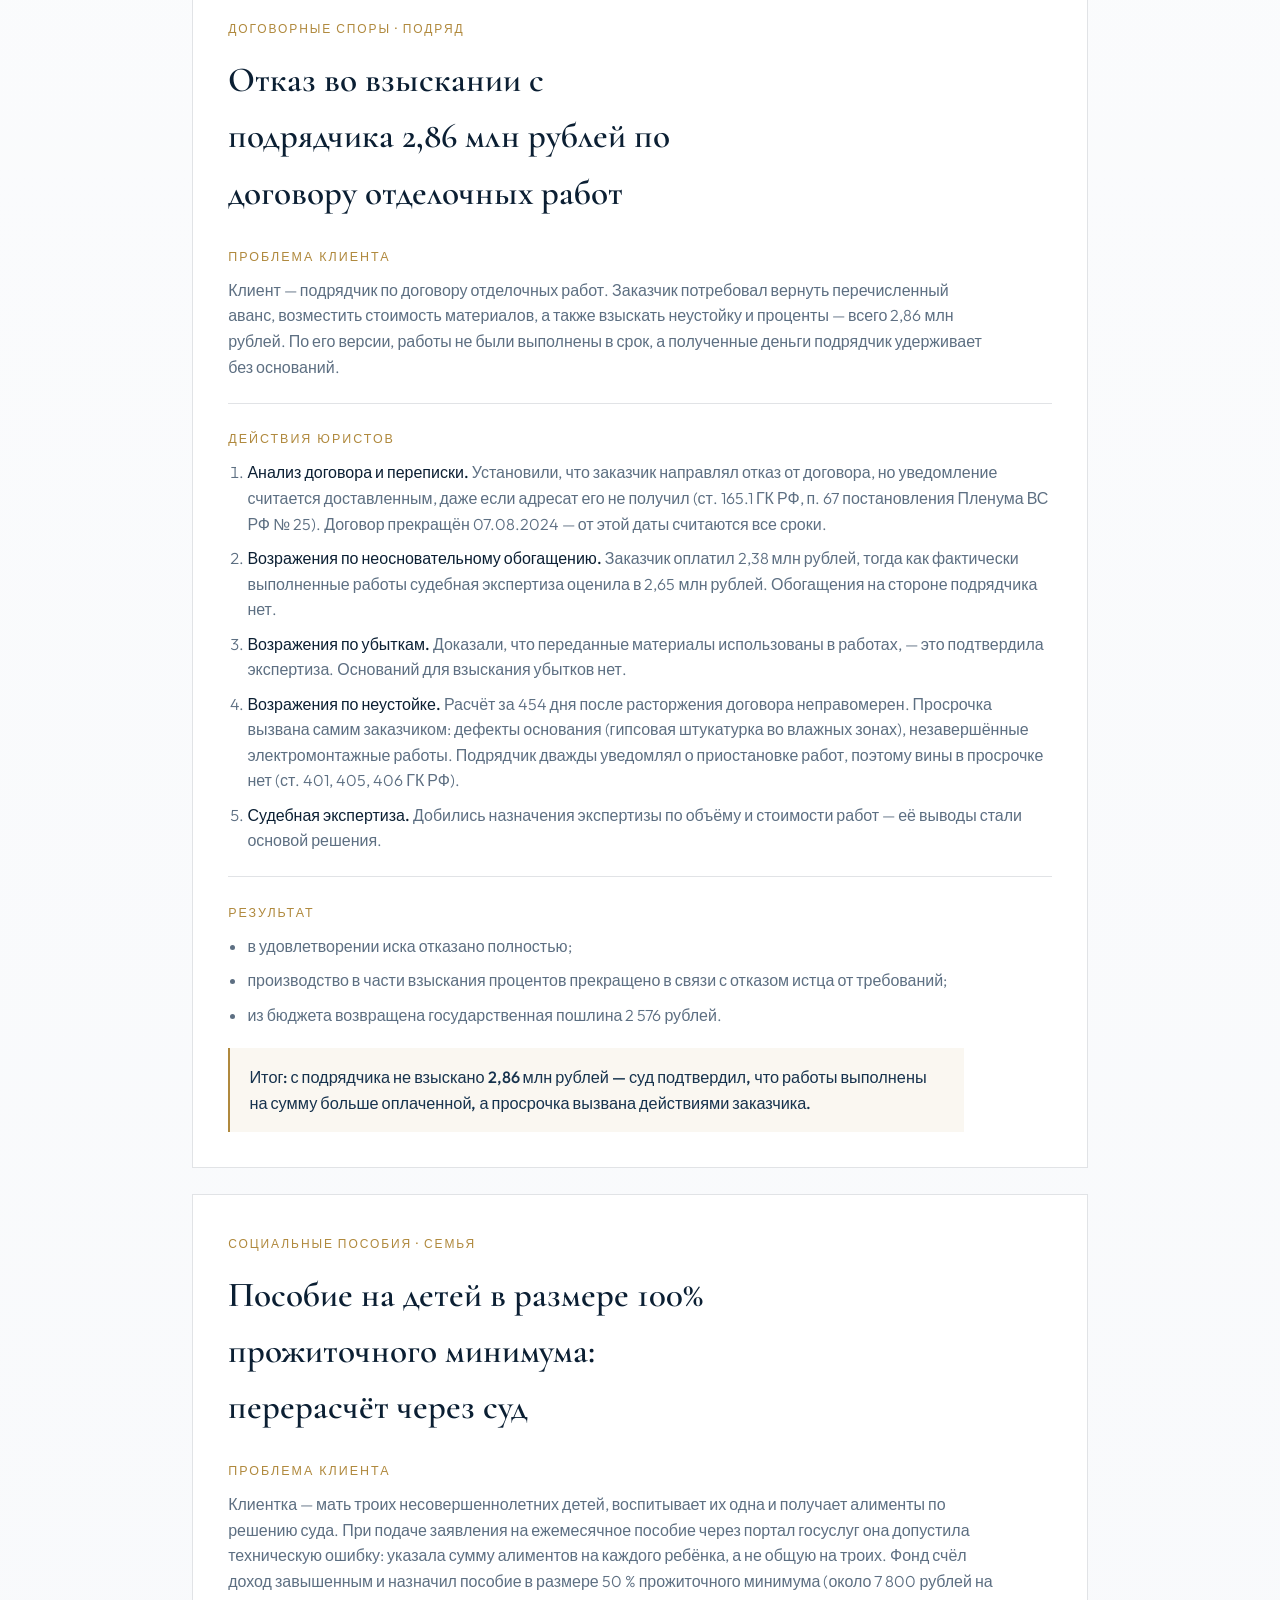
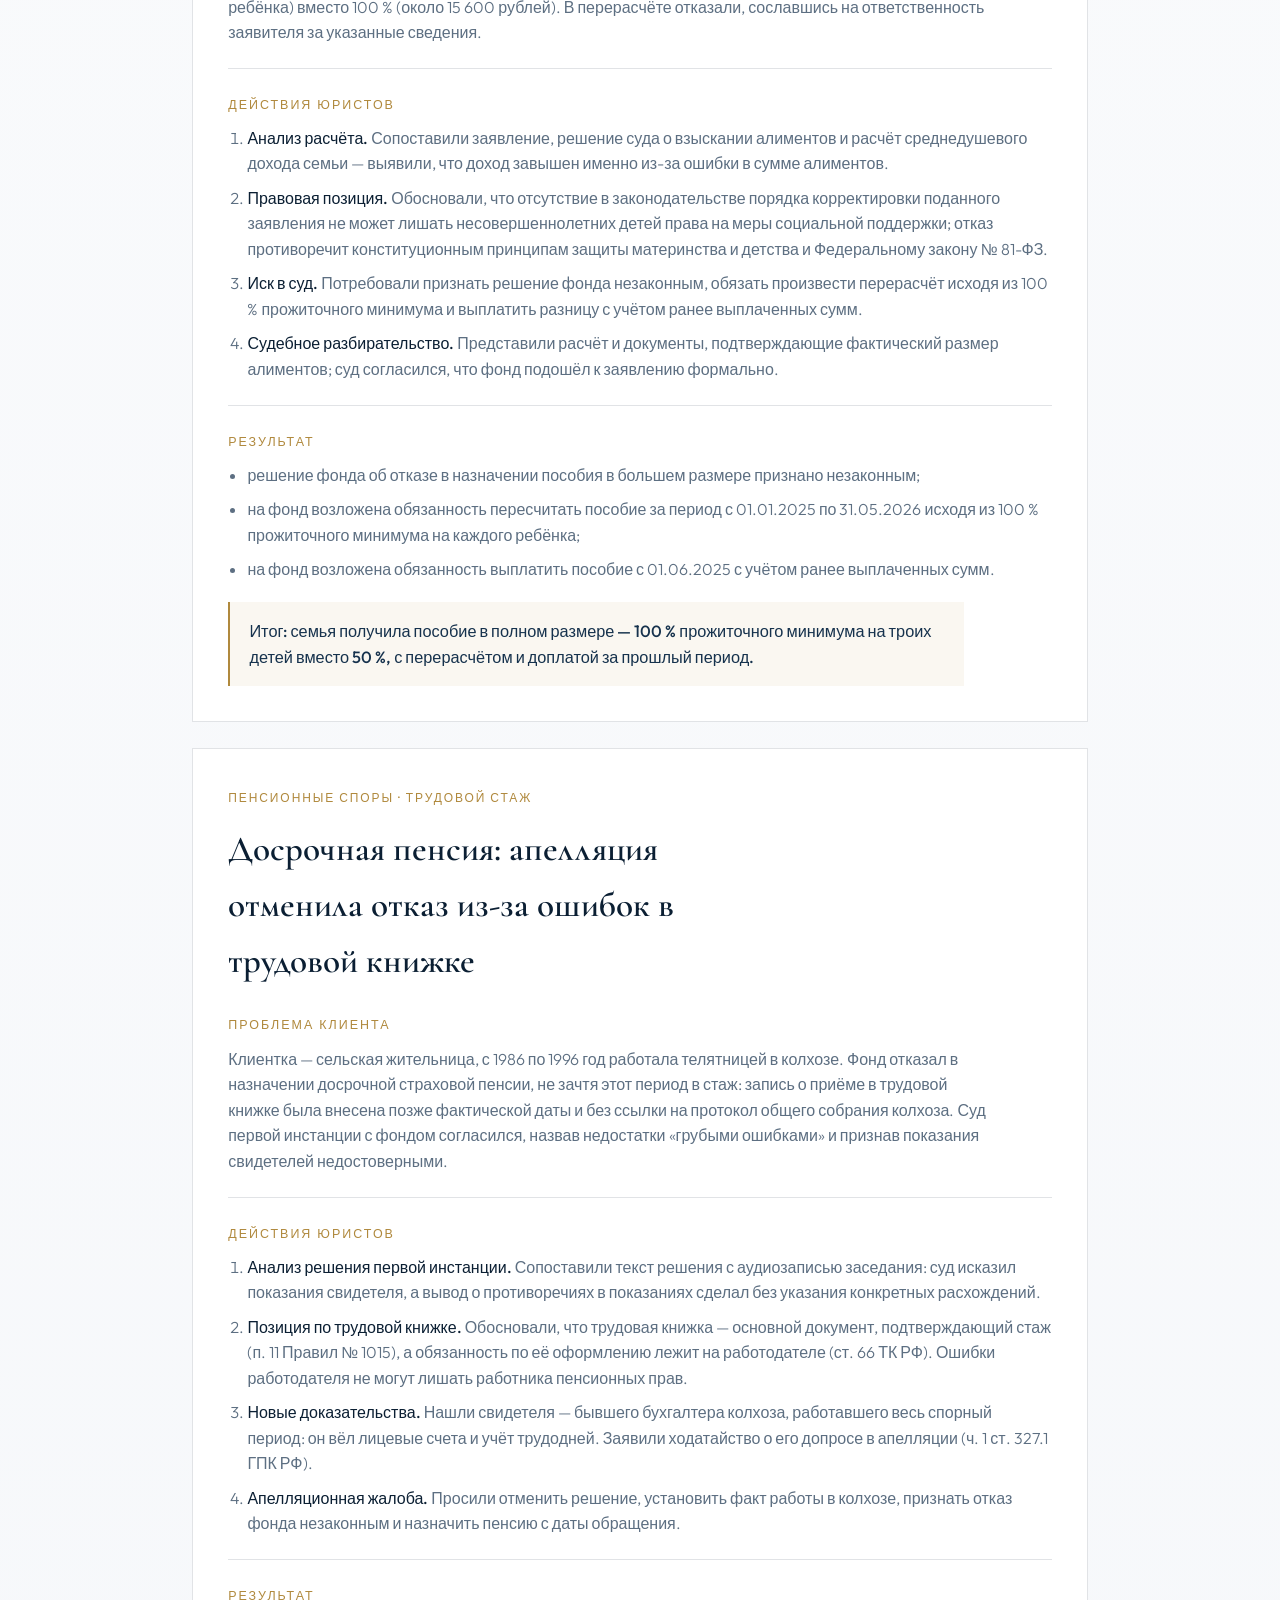
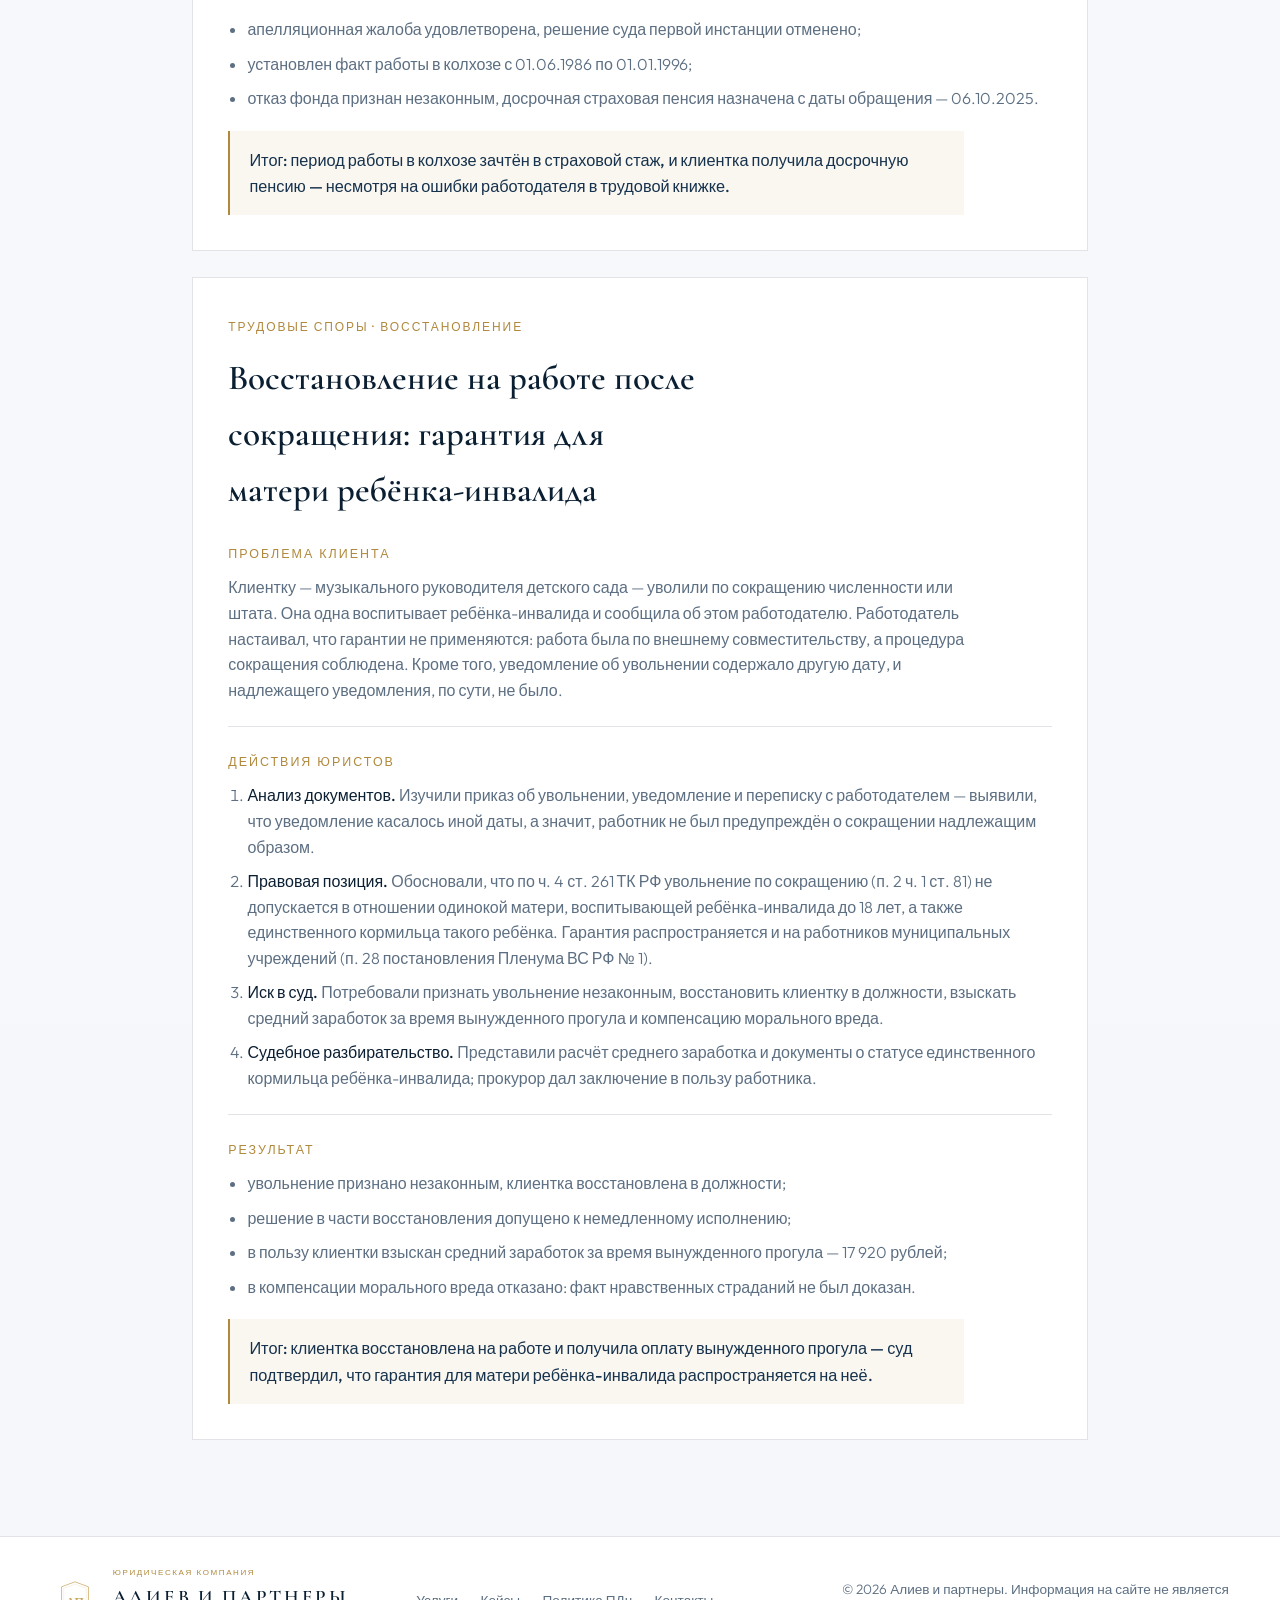
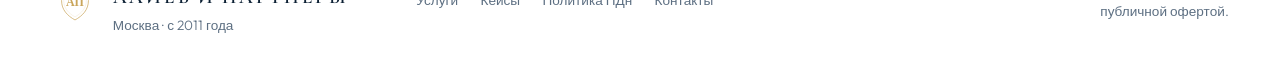
==== commit c0ce6c0e: "Add anonymized labor reinstatement case to the cases page." ====
--- a/cases.html
+++ b/cases.html
@@ -4,7 +4,7 @@
   <meta charset="UTF-8" />
   <meta name="viewport" content="width=device-width, initial-scale=1.0" />
   <title>Кейсы — юридическая компания «Алиев и партнеры»</title>
-  <meta name="description" content="Примеры дел «Алиев и партнеры»: споры с банками, защита прав потребителей, хранение транспортных средств, банкротство, договорные споры, социальные пособия, пенсионные споры. Москва, тел. +7 (977) 709-33-93." />
+  <meta name="description" content="Примеры дел «Алиев и партнеры»: споры с банками, защита прав потребителей, хранение транспортных средств, банкротство, договорные споры, социальные пособия, пенсионные и трудовые споры. Москва, тел. +7 (977) 709-33-93." />
   <meta name="robots" content="index, follow" />
   <link rel="canonical" href="https://consulmsk.ru/cases.html" />
   <meta property="og:type" content="website" />
@@ -12,16 +12,16 @@
   <meta property="og:url" content="https://consulmsk.ru/cases.html" />
   <meta property="og:title" content="Кейсы — юридическая компания «Алиев и партнеры»" />
   <meta property="og:description" content="Примеры дел юридической компании «Алиев и партнеры» в Москве." />
-  <meta property="og:image" content="https://consulmsk.ru/assets/emblem.png?v=20261126f" />
+  <meta property="og:image" content="https://consulmsk.ru/assets/emblem.png?v=20261126g" />
   <link rel="preconnect" href="https://fonts.googleapis.com" />
   <link rel="preconnect" href="https://fonts.gstatic.com" crossorigin />
   <link href="https://fonts.googleapis.com/css2?family=Cormorant+Garamond:ital,wght@0,500;0,600;0,700;1,500&family=Outfit:wght@300;400;500;600&display=swap" rel="stylesheet" />
-  <link rel="stylesheet" href="styles.css?v=20261126f" />
+  <link rel="stylesheet" href="styles.css?v=20261126g" />
 </head>
 <body>
   <header class="site-header">
     <a class="brand" href="index.html" aria-label="Алиев и партнеры — на главную">
-      <img src="assets/emblem.svg?v=20261126f" alt="" class="brand-mark" width="40" height="40" />
+      <img src="assets/emblem.svg?v=20261126g" alt="" class="brand-mark" width="40" height="40" />
       <span class="brand-name"><span class="brand-kind">юридическая компания</span><span class="brand-title">АЛИЕВ И ПАРТНЕРЫ</span></span>
     </a>
     <nav class="nav" aria-label="Основная навигация">
@@ -240,12 +240,39 @@
         </div>
         <p class="case-result">Итог: период работы в колхозе зачтён в страховой стаж, и клиентка получила досрочную пенсию — несмотря на ошибки работодателя в трудовой книжке.</p>
       </article>
+      <article class="case-study">
+        <span class="case-tag">Трудовые споры · Восстановление</span>
+        <h3>Восстановление на работе после сокращения: гарантия для матери ребёнка-инвалида</h3>
+        <div class="case-block">
+          <h4>Проблема клиента</h4>
+          <p>Клиентку — музыкального руководителя детского сада — уволили по сокращению численности или штата. Она одна воспитывает ребёнка-инвалида и сообщила об этом работодателю. Работодатель настаивал, что гарантии не применяются: работа была по внешнему совместительству, а процедура сокращения соблюдена. Кроме того, уведомление об увольнении содержало другую дату, и надлежащего уведомления, по сути, не было.</p>
+        </div>
+        <div class="case-block">
+          <h4>Действия юристов</h4>
+          <ol>
+            <li><strong>Анализ документов.</strong> Изучили приказ об увольнении, уведомление и переписку с работодателем — выявили, что уведомление касалось иной даты, а значит, работник не был предупреждён о сокращении надлежащим образом.</li>
+            <li><strong>Правовая позиция.</strong> Обосновали, что по ч. 4 ст. 261 ТК РФ увольнение по сокращению (п. 2 ч. 1 ст. 81) не допускается в отношении одинокой матери, воспитывающей ребёнка-инвалида до 18 лет, а также единственного кормильца такого ребёнка. Гарантия распространяется и на работников муниципальных учреждений (п. 28 постановления Пленума ВС РФ № 1).</li>
+            <li><strong>Иск в суд.</strong> Потребовали признать увольнение незаконным, восстановить клиентку в должности, взыскать средний заработок за время вынужденного прогула и компенсацию морального вреда.</li>
+            <li><strong>Судебное разбирательство.</strong> Представили расчёт среднего заработка и документы о статусе единственного кормильца ребёнка-инвалида; прокурор дал заключение в пользу работника.</li>
+          </ol>
+        </div>
+        <div class="case-block">
+          <h4>Результат</h4>
+          <ul>
+            <li>увольнение признано незаконным, клиентка восстановлена в должности;</li>
+            <li>решение в части восстановления допущено к немедленному исполнению;</li>
+            <li>в пользу клиентки взыскан средний заработок за время вынужденного прогула — 17 920 рублей;</li>
+            <li>в компенсации морального вреда отказано: факт нравственных страданий не был доказан.</li>
+          </ul>
+        </div>
+        <p class="case-result">Итог: клиентка восстановлена на работе и получила оплату вынужденного прогула — суд подтвердил, что гарантия для матери ребёнка-инвалида распространяется на неё.</p>
+      </article>
     </section>
   </main>
 
   <footer class="site-footer">
     <div class="footer-brand">
-      <img src="assets/emblem.svg?v=20261126f" alt="Эмблема «Алиев и партнеры»" width="48" height="48" />
+      <img src="assets/emblem.svg?v=20261126g" alt="Эмблема «Алиев и партнеры»" width="48" height="48" />
       <div>
         <span class="footer-kind">юридическая компания</span><strong>АЛИЕВ И ПАРТНЕРЫ</strong>
         <p>Москва · с 2011 года</p>
@@ -260,7 +287,7 @@
     <p class="footer-legal">© <span data-year></span> Алиев и партнеры. Информация на сайте не является публичной офертой.</p>
   </footer>
 
-  <script src="config.js?v=20261126f"></script>
-  <script src="script.js?v=20261126f"></script>
+  <script src="config.js?v=20261126g"></script>
+  <script src="script.js?v=20261126g"></script>
 </body>
 </html>
--- a/styles.css
+++ b/styles.css
@@ -353,7 +353,7 @@
   inset: 0;
   background:
     linear-gradient(115deg, rgba(11, 31, 51, 0.45), rgba(11, 31, 51, 0.08)),
-    url("assets/emblem.svg?v=20261126f") 100% 46% / min(96vh, 880px) no-repeat,
+    url("assets/emblem.svg?v=20261126g") 100% 46% / min(96vh, 880px) no-repeat,
     radial-gradient(ellipse at 72% 28%, #2a4d73 0%, var(--navy) 58%);
   transform: scale(1.04);
   animation: heroDrift 18s ease-in-out infinite alternate;
